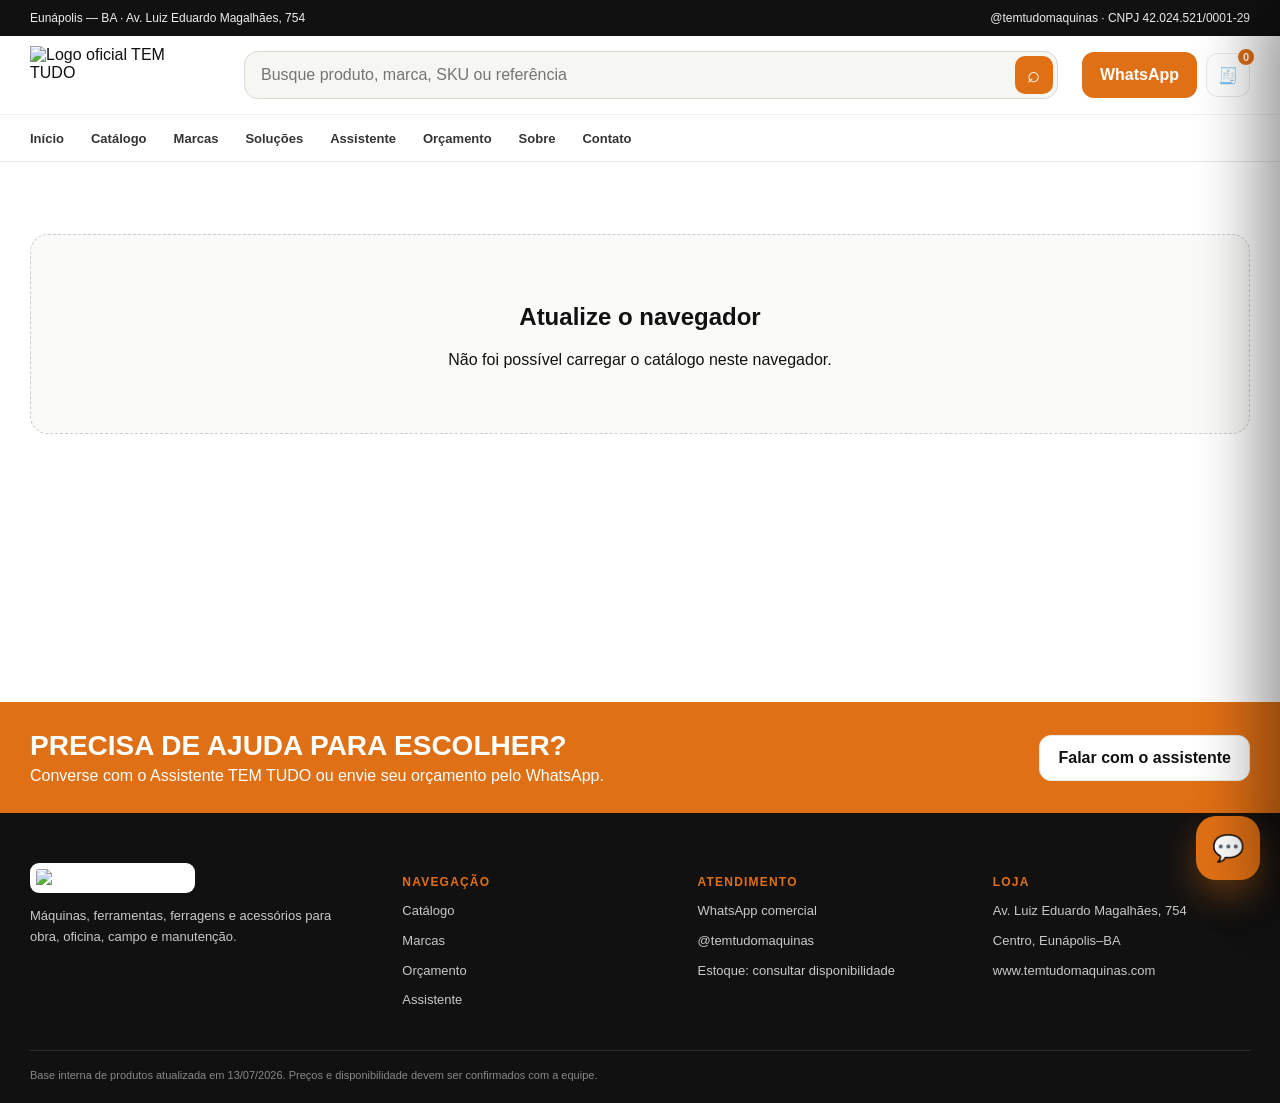
==== index.html @ 4534e224 "Força atualização do site e invalida cache dos arquivos" ====
<!doctype html>
<html lang="pt-BR">
<head>
<meta charset="utf-8">
<meta name="viewport" content="width=device-width,initial-scale=1,viewport-fit=cover">
<meta name="theme-color" content="#111111">
<meta name="description" content="TEM TUDO — máquinas, ferramentas e soluções profissionais em Eunápolis-BA.">
<meta name="tem-tudo-build" content="2026-07-30-0755">
<meta http-equiv="Cache-Control" content="no-cache, no-store, must-revalidate">
<meta http-equiv="Pragma" content="no-cache">
<meta http-equiv="Expires" content="0">
<title>TEM TUDO — Ferramentas para quem faz acontecer</title>
<link rel="stylesheet" href="style.css?v=202607300755">
<script src="config.js?v=202607300755"></script>
<script src="asset0.js?v=202607300755"></script>
<script src="asset1.js?v=202607300755"></script>
</head>
<body>
<a class="skip" href="#app">Pular para o conteúdo</a>
<div class="topbar"><div class="wrap topbar__in"><span>Eunápolis — BA · Av. Luiz Eduardo Magalhães, 754</span><span>@temtudomaquinas · CNPJ 42.024.521/0001-29</span></div></div>
<header class="site-head">
  <div class="wrap head-main">
    <a class="brand" href="#/inicio" aria-label="TEM TUDO - Início"><img data-asset="0" alt="Logo oficial TEM TUDO"></a>
    <form class="head-search" id="headSearch"><input id="headSearchInput" autocomplete="off" placeholder="Busque produto, marca, SKU ou referência"><button aria-label="Buscar">⌕</button></form>
    <div class="head-actions">
      <button class="btn btn--wa" id="topWa">WhatsApp</button>
      <button class="icon-btn quote-open" aria-label="Abrir orçamento">🧾<span class="count" id="quoteCount">0</span></button>
      <button class="menu-btn" id="menuBtn" aria-label="Abrir menu">☰</button>
    </div>
  </div>
  <nav class="main-nav" id="mainNav"><div class="wrap nav-in">
    <a href="#/inicio">Início</a><a href="#/catalogo">Catálogo</a><a href="#/marcas">Marcas</a><a href="#/solucoes">Soluções</a><button data-open-chat>Assistente</button><a href="#/orcamento">Orçamento</a><a href="#/sobre">Sobre</a><a href="#/contato">Contato</a>
  </div></nav>
</header>
<main id="app" tabindex="-1"></main>
<section class="cta"><div class="wrap cta__in"><div><strong>Precisa de ajuda para escolher?</strong><span>Converse com o Assistente TEM TUDO ou envie seu orçamento pelo WhatsApp.</span></div><button class="btn btn--light" data-open-chat>Falar com o assistente</button></div></section>
<footer class="footer"><div class="wrap footer-grid">
  <div><img class="footer-logo" data-asset="0" alt="TEM TUDO"><p>Máquinas, ferramentas, ferragens e acessórios para obra, oficina, campo e manutenção.</p></div>
  <div><h3>Navegação</h3><a href="#/catalogo">Catálogo</a><a href="#/marcas">Marcas</a><a href="#/orcamento">Orçamento</a><a href="#/assistente">Assistente</a></div>
  <div><h3>Atendimento</h3><button class="footer-link" id="footerWa">WhatsApp comercial</button><a href="https://instagram.com/temtudomaquinas" target="_blank" rel="noopener">@temtudomaquinas</a><span>Estoque: consultar disponibilidade</span></div>
  <div><h3>Loja</h3><span>Av. Luiz Eduardo Magalhães, 754</span><span>Centro, Eunápolis–BA</span><span>www.temtudomaquinas.com</span></div>
</div><div class="wrap footnote">Base interna de produtos atualizada em 13/07/2026. Preços e disponibilidade devem ser confirmados com a equipe.</div></footer>

<div class="drawer-overlay" id="drawerOverlay"></div>
<aside class="quote-drawer" id="quoteDrawer" aria-label="Orçamento"><div class="drawer-head"><div><strong>Seu orçamento</strong><span id="quoteDrawerSubtitle">0 produto</span></div><button class="icon-btn" id="quoteClose">✕</button></div><div class="drawer-body" id="quoteDrawerBody"></div><div class="drawer-foot"><a class="btn btn--dark btn--wide" href="#/orcamento" id="goQuote">Revisar orçamento</a></div></aside>

<div class="chat-overlay" id="chatOverlay"></div>
<aside class="chat-panel" id="chatPanel" aria-label="Assistente TEM TUDO">
  <div class="chat-head"><div class="chat-id"><img data-asset="1" alt="Mascote TEM TUDO"><div><strong>Assistente TEM TUDO</strong><span>● Catálogo com 1.888 produtos</span></div></div><div class="chat-head-actions"><button id="newChat">Nova conversa</button><button class="icon-btn" id="closeChat">✕</button></div></div>
  <div class="chat-messages" id="chatMessages"></div>
  <div class="chat-chips" id="chatChips"><button>Preciso de uma furadeira</button><button>Montar orçamento</button><button>Falar com vendedor</button><button>Buscar por SKU</button></div>
  <form class="chat-form" id="chatForm"><textarea id="chatInput" placeholder="Descreva o serviço, produto ou referência..."></textarea><button aria-label="Enviar mensagem">➤</button></form>
  <div class="chat-hint">Enter envia · Shift + Enter cria nova linha</div>
</aside>
<button class="chat-float" data-open-chat aria-label="Abrir Assistente TEM TUDO">💬</button>

<script src="bundle-01.js?v=202607300755"></script>
<script src="bundle-02.js?v=202607300755"></script>
<script src="bundle-03.js?v=202607300755"></script>
<script src="bundle-04.js?v=202607300755"></script>
<script src="bundle-05.js?v=202607300755"></script>
<script src="bundle-06.js?v=202607300755"></script>
<script src="bundle-07.js?v=202607300755"></script>
<script src="bundle-08.js?v=202607300755"></script>
<script src="bundle-loader.js?v=202607300755"></script>
</body>
</html>
---- style.css ----
:root{--o:#E07015;--od:#B9560B;--b:#111;--g:#73797C;--l:#E7E7E4;--s:#F6F6F3;--w:#fff;--ok:#19733B;--r:18px;--sh:0 18px 52px rgba(17,17,17,.11);--max:1220px}*{box-sizing:border-box}html{scroll-behavior:smooth}body{margin:0;font-family:Inter,Montserrat,Arial,sans-serif;color:var(--b);background:#fff;-webkit-font-smoothing:antialiased}body.lock{overflow:hidden}a{color:inherit;text-decoration:none}button,input,select,textarea{font:inherit}button{cursor:pointer}img{display:block;max-width:100%}.wrap{width:min(var(--max),calc(100% - 32px));margin:auto}.skip{position:fixed;left:16px;top:-70px;z-index:9999;background:#111;color:#fff;padding:12px 16px;border-radius:10px}.skip:focus{top:16px}.topbar{background:#111;color:#eee;font-size:12px}.topbar__in{height:36px;display:flex;align-items:center;justify-content:space-between;gap:20px}.site-head{position:sticky;top:0;z-index:100;background:rgba(255,255,255,.96);border-bottom:1px solid var(--l);backdrop-filter:blur(14px)}.head-main{min-height:78px;display:grid;grid-template-columns:190px minmax(260px,1fr) auto;gap:24px;align-items:center}.brand img{width:176px;height:58px;object-fit:contain;object-position:left center}.head-search{position:relative}.head-search input{width:100%;height:48px;border:1px solid #d8d8d4;background:var(--s);border-radius:14px;padding:0 55px 0 16px;outline:0}.head-search input:focus{border-color:var(--o);box-shadow:0 0 0 3px rgba(224,112,21,.15)}.head-search button{position:absolute;right:5px;top:5px;width:38px;height:38px;border:0;border-radius:10px;background:var(--o);color:#fff;font-size:22px}.head-actions{display:flex;align-items:center;gap:9px}.btn{min-height:46px;border:0;border-radius:12px;padding:0 18px;font-weight:900;display:inline-flex;align-items:center;justify-content:center;gap:8px}.btn--primary{background:var(--o);color:#fff;box-shadow:0 10px 22px rgba(224,112,21,.22)}.btn--primary:hover,.btn--wa:hover{background:var(--od)}.btn--dark{background:#111;color:#fff}.btn--light{background:#fff;color:#111;border:1px solid var(--l)}.btn--ghost{background:#fff;border:1px solid var(--l)}.btn--wide{width:100%}.btn--wa{background:var(--o);color:#fff}.icon-btn{width:44px;height:44px;border:1px solid var(--l);border-radius:12px;background:#fff;display:grid;place-items:center;position:relative}.count{position:absolute;right:-7px;top:-7px;min-width:20px;height:20px;padding:0 5px;border-radius:999px;background:var(--o);color:#fff;border:2px solid #fff;font-size:11px;font-weight:900;display:grid;place-items:center}.menu-btn{display:none;width:44px;height:44px;border:1px solid var(--l);border-radius:12px;background:#fff;font-size:20px}.main-nav{border-top:1px solid #f0f0ee}.nav-in{min-height:46px;display:flex;align-items:center;gap:27px}.nav-in a,.nav-in button{border:0;background:none;padding:0;font-weight:850;font-size:13px;color:#343434}.nav-in a:hover,.nav-in button:hover,.nav-in .active{color:var(--od)}#app{min-height:60vh}.page-hero{background:var(--s);border-bottom:1px solid var(--l);padding:52px 0}.ey{color:var(--o);font-weight:900;letter-spacing:.16em;font-size:12px;text-transform:uppercase}.page-hero h1,.section-title{font-size:clamp(38px,6vw,72px);line-height:.92;letter-spacing:-.055em;text-transform:uppercase;margin:8px 0 12px}.copy{color:var(--g);line-height:1.72;max-width:760px}.section{padding:72px 0}.soft{background:var(--s)}.hero{overflow:hidden;background:linear-gradient(110deg,#fff 0 52%,#f2f2ef 52%);position:relative}.hero:before{content:"";position:absolute;width:380px;height:380px;border:1px solid rgba(224,112,21,.22);border-radius:50%;right:-110px;top:-160px}.hero-in{min-height:590px;display:grid;grid-template-columns:1.08fr .92fr;gap:42px;align-items:center}.hero h1{font-size:clamp(52px,7vw,92px);line-height:.86;letter-spacing:-.066em;text-transform:uppercase;margin:12px 0 18px}.hero h1 span{color:var(--o)}.hero p{font-size:18px;line-height:1.7;color:#555;max-width:650px}.hero-actions{display:flex;flex-wrap:wrap;gap:10px;margin-top:26px}.hero-visual{align-self:end;position:relative;display:flex;justify-content:center;align-items:flex-end;height:100%}.hero-visual:before{content:"";position:absolute;width:420px;height:420px;border-radius:50%;background:radial-gradient(circle,rgba(224,112,21,.16),rgba(224,112,21,0) 68%);bottom:42px}.hero-visual img{height:505px;width:auto;object-fit:contain;position:relative;z-index:2;filter:drop-shadow(0 20px 22px rgba(17,17,17,.13))}.hero-card{position:absolute;right:0;bottom:58px;z-index:4;width:235px;border:1px solid var(--l);border-left:5px solid var(--o);background:#fff;border-radius:14px;padding:15px;box-shadow:var(--sh)}.hero-card strong{display:block;font-size:24px}.hero-card span{font-size:12px;color:var(--g)}.stats{display:grid;grid-template-columns:repeat(4,1fr);border:1px solid var(--l);border-radius:var(--r);overflow:hidden;box-shadow:var(--sh);background:#fff;transform:translateY(-34px);position:relative;z-index:5}.stat{padding:25px;border-right:1px solid var(--l)}.stat:last-child{border:0}.stat strong{display:block;font-size:30px}.stat span{color:var(--g);font-size:13px}.heading-row{display:flex;align-items:end;justify-content:space-between;gap:24px;margin-bottom:28px}.grid{display:grid;gap:20px}.grid-4{grid-template-columns:repeat(4,minmax(0,1fr))}.grid-3{grid-template-columns:repeat(3,minmax(0,1fr))}.category-card,.brand-card,.solution-card,.info-card{border:1px solid var(--l);background:#fff;border-radius:var(--r);padding:23px;transition:.2s}.category-card:hover,.brand-card:hover,.solution-card:hover{transform:translateY(-3px);box-shadow:0 12px 28px rgba(17,17,17,.08)}.card-icon{width:48px;height:48px;border-radius:13px;background:#fff0e5;color:var(--od);display:grid;place-items:center;font-size:22px;margin-bottom:18px}.category-card h3,.brand-card h3,.solution-card h3{margin:0 0 7px}.category-card p,.brand-card p,.solution-card p{margin:0;color:var(--g);line-height:1.55;font-size:14px}.brand-card{display:flex;align-items:center;justify-content:space-between;min-height:112px}.brand-mark{width:64px;height:64px;background:#111;color:#fff;border-radius:14px;display:grid;place-items:center;text-align:center;font-size:11px;font-weight:900;padding:7px}.product-grid{display:grid;grid-template-columns:repeat(4,minmax(0,1fr));gap:20px}.product-card{border:1px solid var(--l);border-radius:17px;background:#fff;overflow:hidden;display:flex;flex-direction:column;min-width:0;transition:.2s}.product-card:hover{transform:translateY(-3px);box-shadow:0 12px 30px rgba(17,17,17,.08)}.product-visual{aspect-ratio:1.14/1;background:linear-gradient(145deg,#fafaf8,#ececea);display:grid;place-items:center;position:relative;overflow:hidden}.product-visual:after{content:"";position:absolute;width:145px;height:145px;border:1px solid rgba(17,17,17,.07);border-radius:50%}.product-symbol{z-index:2;text-align:center;color:#777;width:75%}.product-symbol b{display:block;font-size:13px;letter-spacing:.06em;color:#111;margin-top:8px}.product-symbol span{font-size:11px}.product-visual .brand-chip{position:absolute;left:12px;top:12px;z-index:3;background:#111;color:#fff;padding:7px 10px;border-radius:999px;font-size:10px;font-weight:900}.size-chip{position:absolute;right:12px;bottom:12px;z-index:3;background:#fff;border:1px solid var(--l);border-radius:999px;padding:6px 9px;font-size:10px;font-weight:850}.product-body{padding:17px;flex:1}.product-cat{color:var(--od);font-weight:900;font-size:10px;letter-spacing:.08em;text-transform:uppercase}.product-body h3{font-size:14px;line-height:1.4;margin:8px 0 12px;min-height:40px}.product-meta{display:grid;grid-template-columns:1fr 1fr;gap:8px;font-size:11px;color:var(--g)}.product-meta strong{display:block;color:#333;overflow-wrap:anywhere;font-size:12px;margin-top:2px}.status{color:var(--ok);font-size:11px;font-weight:850;margin-top:14px}.product-actions{display:grid;grid-template-columns:1fr 44px;gap:8px;padding:0 17px 17px}.product-actions .btn{min-height:42px;padding:0 10px;font-size:12px}.catalog-layout{display:grid;grid-template-columns:255px 1fr;gap:32px;align-items:start}.filters{border:1px solid var(--l);border-radius:17px;padding:19px;position:sticky;top:142px}.filters h3{margin:0 0 18px;text-transform:uppercase}.field{margin-bottom:15px}.field label{display:block;font-size:11px;font-weight:850;margin-bottom:6px}.field input,.field select,.field textarea{width:100%;border:1px solid #d8d8d4;border-radius:11px;padding:10px 11px;background:#fff}.field textarea{min-height:100px;resize:vertical}.catalog-toolbar{display:flex;align-items:center;justify-content:space-between;gap:15px;margin-bottom:20px}.catalog-toolbar strong{font-size:20px}.catalog-toolbar span{color:var(--g);font-size:12px}.catalog-sort{border:1px solid #d8d8d4;border-radius:10px;padding:10px;background:#fff}.filter-mobile{display:none}.pagination{display:flex;justify-content:center;gap:7px;flex-wrap:wrap;margin-top:34px}.page-btn{min-width:42px;height:42px;border:1px solid var(--l);border-radius:10px;background:#fff;font-weight:850}.page-btn.active{background:#111;color:#fff;border-color:#111}.empty{border:1px dashed #ccc;border-radius:18px;padding:48px 24px;text-align:center;background:#fafaf8}.product-detail{display:grid;grid-template-columns:1fr 1fr;gap:52px;align-items:start}.product-main-visual{aspect-ratio:1;border:1px solid var(--l);border-radius:24px;background:linear-gradient(145deg,#fafaf8,#ececea);display:grid;place-items:center;position:sticky;top:145px}.product-main-visual .product-symbol{font-size:20px}.product-title{font-size:clamp(34px,5vw,62px);line-height:.96;letter-spacing:-.05em;text-transform:uppercase;margin:10px 0 15px}.specs{display:grid;grid-template-columns:1fr 1fr;gap:11px;margin:22px 0}.spec{border:1px solid var(--l);border-radius:12px;padding:13px}.spec span{display:block;color:var(--g);font-size:11px;margin-bottom:4px}.spec strong{font-size:13px;overflow-wrap:anywhere}.availability{border-left:4px solid var(--o);background:#fff6ef;border-radius:0 12px 12px 0;padding:15px;margin:18px 0}.detail-actions{display:flex;flex-wrap:wrap;gap:9px}.quote-layout{display:grid;grid-template-columns:1fr 360px;gap:32px;align-items:start}.quote-list{display:grid;gap:12px}.quote-item{border:1px solid var(--l);border-radius:14px;padding:14px;display:grid;grid-template-columns:70px 1fr auto;gap:14px;align-items:center}.quote-thumb{width:70px;height:70px;border-radius:11px;background:var(--s);display:grid;place-items:center}.quote-item h3{margin:0 0 5px;font-size:13px}.qty{display:flex;align-items:center;border:1px solid var(--l);border-radius:10px;overflow:hidden}.qty button{width:34px;height:34px;border:0;background:#fff}.qty span{width:34px;text-align:center;font-weight:850}.quote-summary{border:1px solid var(--l);border-radius:17px;padding:21px;position:sticky;top:145px;box-shadow:0 10px 24px rgba(17,17,17,.07)}.quote-summary h2{margin:0 0 5px;text-transform:uppercase}.about-grid,.contact-grid{display:grid;grid-template-columns:1fr 1fr;gap:34px}.about-callout{border-left:5px solid var(--o);padding-left:22px}.about-callout strong{font-size:34px;line-height:1;text-transform:uppercase}.contact-card{border:1px solid var(--l);border-radius:15px;padding:20px}.contact-card strong{display:block;margin-bottom:6px}.cta{background:var(--o);color:#fff;padding:28px 0}.cta__in{display:flex;justify-content:space-between;align-items:center;gap:20px}.cta strong{display:block;font-size:28px;text-transform:uppercase}.cta span{display:block;margin-top:5px}.footer{background:#111;color:#fff;padding:50px 0 22px}.footer-grid{display:grid;grid-template-columns:1.3fr repeat(3,1fr);gap:38px}.footer-logo{width:165px;background:#fff;border-radius:9px;padding:6px}.footer p,.footer a,.footer span,.footer-link{color:#c9c9c9;font-size:13px;line-height:1.6}.footer h3{color:var(--o);font-size:12px;text-transform:uppercase;letter-spacing:.1em}.footer a,.footer span,.footer-link{display:block;margin-bottom:9px}.footer-link{border:0;background:none;padding:0;text-align:left}.footnote{border-top:1px solid #2b2b2b;margin-top:30px;padding-top:18px;color:#888;font-size:11px}.drawer-overlay,.chat-overlay{position:fixed;inset:0;background:rgba(17,17,17,.48);backdrop-filter:blur(3px);z-index:200;opacity:0;visibility:hidden;transition:.2s}.drawer-overlay.open,.chat-overlay.open{opacity:1;visibility:visible}.quote-drawer{position:fixed;right:0;top:0;width:min(440px,100%);height:100dvh;background:#fff;z-index:210;display:flex;flex-direction:column;transform:translateX(100%);transition:.24s;box-shadow:-20px 0 60px rgba(0,0,0,.2)}.quote-drawer.open{transform:none}.drawer-head{padding:16px;border-bottom:1px solid var(--l);display:flex;align-items:center;justify-content:space-between}.drawer-head strong{display:block}.drawer-head span{color:var(--g);font-size:12px}.drawer-body{padding:16px;overflow:auto;flex:1}.drawer-foot{padding:16px;border-top:1px solid var(--l)}.drawer-item{display:grid;grid-template-columns:1fr auto;gap:10px;padding:12px 0;border-bottom:1px solid var(--l)}.drawer-item h4{margin:0 0 5px;font-size:13px}.drawer-item span{font-size:11px;color:var(--g)}.chat-panel{position:fixed;right:0;top:0;width:min(560px,100%);height:100dvh;background:#f7f7f5;z-index:230;display:flex;flex-direction:column;transform:translateX(100%);transition:.25s;box-shadow:-20px 0 60px rgba(0,0,0,.25)}.chat-panel.open{transform:none}.chat-head{background:#fff;border-bottom:1px solid var(--l);padding:14px 16px;display:flex;align-items:center;justify-content:space-between;gap:10px}.chat-id{display:flex;align-items:center;gap:10px;min-width:0}.chat-id img{width:46px;height:46px;border-radius:13px;object-fit:contain;background:#fff0e5}.chat-id strong{display:block}.chat-id span{display:block;color:var(--ok);font-size:11px;margin-top:3px}.chat-head-actions{display:flex;gap:7px}.chat-head-actions>button:first-child{border:1px solid var(--l);background:#fff;border-radius:10px;padding:9px;font-weight:850}.chat-messages{flex:1;overflow:auto;padding:18px;display:flex;flex-direction:column;gap:12px}.msg{max-width:88%;padding:13px 15px;border-radius:17px;line-height:1.55;font-size:14px;white-space:pre-wrap}.msg.bot{align-self:flex-start;background:#fff;border:1px solid var(--l);border-bottom-left-radius:4px}.msg.user{align-self:flex-end;background:#111;color:#fff;border-bottom-right-radius:4px}.msg-time{display:block;font-size:10px;opacity:.55;margin-top:6px}.chat-chips{display:flex;gap:7px;padding:10px 14px;overflow:auto;border-top:1px solid var(--l);background:#fafafa}.chat-chips button{white-space:nowrap;border:1px solid var(--l);background:#fff;border-radius:999px;padding:9px 12px;font-size:11px;font-weight:850}.chat-form{display:grid;grid-template-columns:1fr 50px;gap:8px;background:#fff;border-top:1px solid var(--l);padding:12px}.chat-form textarea{min-height:54px;max-height:130px;resize:none;border:1px solid #d8d8d4;border-radius:13px;padding:13px;outline:0}.chat-form textarea:focus{border-color:var(--o);box-shadow:0 0 0 3px rgba(224,112,21,.14)}.chat-form button{border:0;border-radius:13px;background:var(--o);color:#fff;font-size:22px}.chat-hint{background:#fff;color:#777;padding:0 14px 10px;font-size:10px}.typing{display:flex;gap:4px;align-items:center}.typing i{width:6px;height:6px;border-radius:50%;background:#777;animation:blink 1s infinite}.typing i:nth-child(2){animation-delay:.15s}.typing i:nth-child(3){animation-delay:.3s}@keyframes blink{40%{transform:translateY(-3px);opacity:1}0%,80%,100%{opacity:.3}}.chat-products{display:grid;gap:8px;margin-top:11px}.chat-product{border:1px solid var(--l);border-radius:11px;background:#fafaf8;padding:10px}.chat-product strong{display:block;font-size:12px}.chat-product span{font-size:10px;color:var(--g)}.chat-product-actions{display:flex;gap:6px;margin-top:8px}.chat-product-actions button{border:0;border-radius:8px;padding:8px 9px;font-size:10px;font-weight:850}.chat-product-actions .choose{background:#111;color:#fff}.chat-product-actions .add{background:#fff0e5;color:var(--od)}.wa-card{margin-top:10px;border:1px solid #f0c39a;background:#fff7ef;border-radius:12px;padding:12px}.wa-card a{display:inline-flex;margin-top:8px;background:#25D366;color:#0b2b14;padding:10px 12px;border-radius:9px;font-weight:900}.chat-float{position:fixed;right:20px;bottom:20px;width:64px;height:64px;border-radius:20px;border:0;background:var(--o);color:#fff;box-shadow:0 15px 34px rgba(224,112,21,.38);z-index:150;font-size:26px}.assistant-page{display:grid;grid-template-columns:340px 1fr;gap:26px}.assistant-side{background:#111;color:#fff;border-radius:22px;padding:28px;overflow:hidden}.assistant-side img{height:300px;margin:20px auto -45px}.assistant-side p{color:#ccc;line-height:1.6}.assistant-box{border:1px solid var(--l);border-radius:22px;padding:30px;background:#fff}.notice{border:1px solid #f0c39a;background:#fff7ef;border-radius:12px;padding:13px;color:#74410f;font-size:12px;line-height:1.5}.filter-tags{display:flex;flex-wrap:wrap;gap:8px}.tag-btn{border:1px solid var(--l);background:#fff;border-radius:999px;padding:9px 12px;font-size:12px;font-weight:850}.tag-btn.active{background:#111;color:#fff}.mobile-only{display:none}@media(max-width:980px){.topbar{display:none}.head-main{grid-template-columns:150px 1fr auto;min-height:70px;gap:10px}.brand img{width:140px;height:52px}.head-search{display:none}.btn--wa{display:none}.menu-btn{display:block}.main-nav{display:none}.main-nav.open{display:block}.nav-in{align-items:stretch;flex-direction:column;padding:14px 16px;gap:0}.nav-in a,.nav-in button{padding:11px 0;text-align:left}.hero{background:linear-gradient(#fff,#f3f3f0)}.hero-in{grid-template-columns:1fr;padding-top:42px}.hero-visual{height:380px}.hero-visual img{height:365px}.stats{grid-template-columns:1fr 1fr;transform:none;margin:20px auto}.grid-4,.product-grid{grid-template-columns:repeat(2,1fr)}.grid-3{grid-template-columns:1fr 1fr}.catalog-layout{grid-template-columns:1fr}.filters{display:none;position:static}.filters.open{display:block}.filter-mobile{display:inline-flex}.product-detail,.quote-layout,.about-grid,.contact-grid,.assistant-page{grid-template-columns:1fr}.product-main-visual,.quote-summary{position:static}.footer-grid{grid-template-columns:1fr 1fr}.assistant-side{display:none}}@media(max-width:600px){.wrap{width:min(100% - 22px,var(--max))}.head-main{grid-template-columns:125px 1fr auto}.brand img{width:120px}.quote-open{margin-left:auto}.hero h1{font-size:46px}.hero p{font-size:16px}.hero-in{gap:0}.hero-actions .btn{width:100%}.hero-visual{height:320px}.hero-visual img{height:315px}.hero-card{right:5px;bottom:25px;width:190px}.stats,.grid-4,.grid-3,.product-grid,.footer-grid{grid-template-columns:1fr}.stat{border-right:0;border-bottom:1px solid var(--l)}.section{padding:54px 0}.heading-row,.catalog-toolbar,.cta__in{align-items:flex-start;flex-direction:column}.catalog-sort{width:100%}.product-detail{gap:25px}.specs{grid-template-columns:1fr}.quote-item{grid-template-columns:55px 1fr}.quote-item .qty{grid-column:2}.quote-thumb{width:55px;height:55px}.cta strong{font-size:24px}.chat-panel{width:100%}.chat-head{padding-top:max(14px,env(safe-area-inset-top))}.chat-head-actions>button:first-child{font-size:11px}.msg{max-width:92%}.chat-hint{display:none}.chat-float{right:14px;bottom:14px}.page-hero{padding:40px 0}.page-hero h1{font-size:44px}.mobile-only{display:block}}
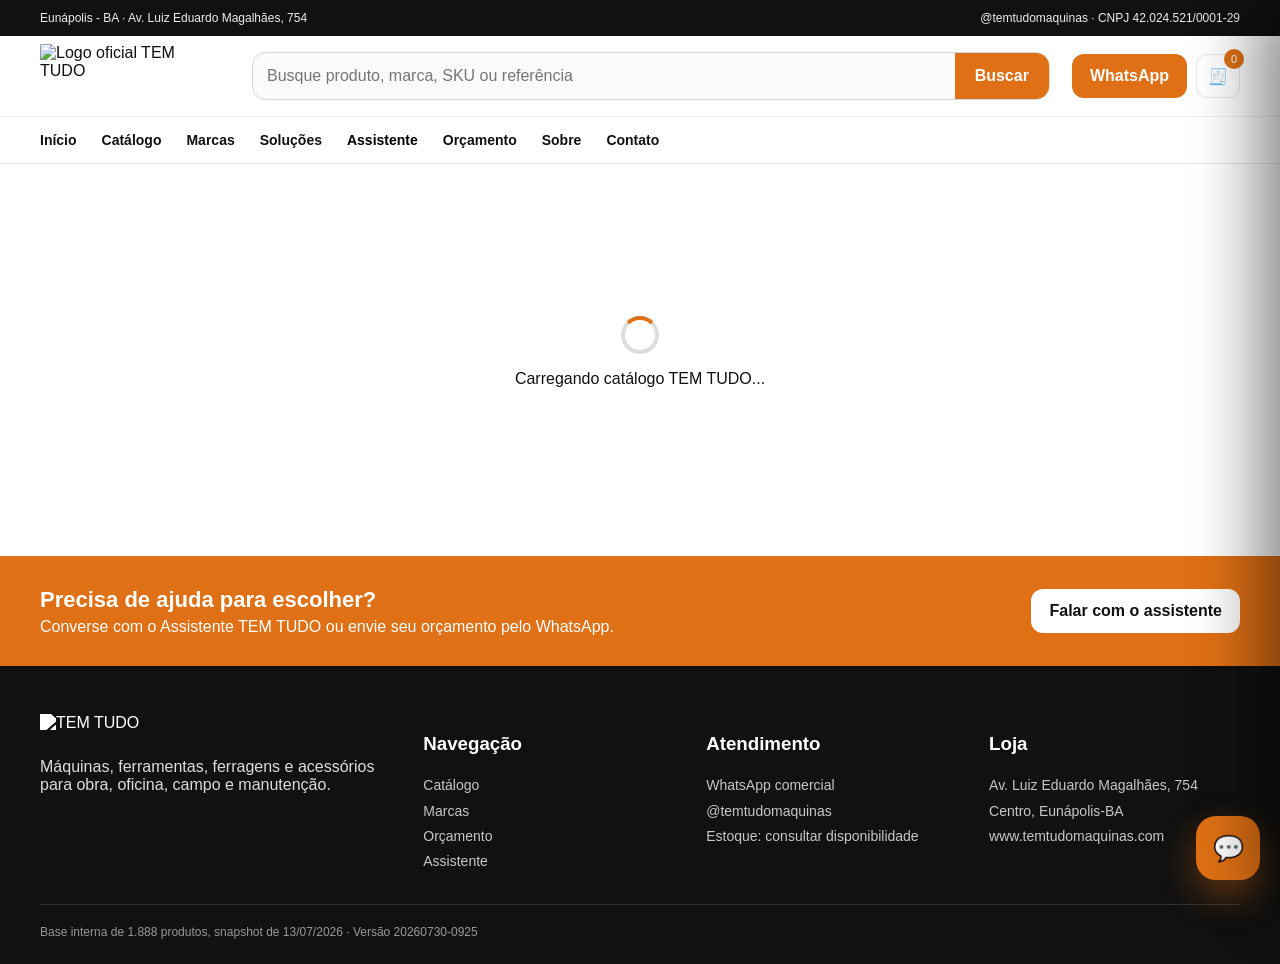
==== commit 31801e9b: "Corrige carregamento do catálogo completo sem compressão" ====
--- a/index.html
+++ b/index.html
@@ -4,26 +4,25 @@
 <meta charset="utf-8">
 <meta name="viewport" content="width=device-width,initial-scale=1,viewport-fit=cover">
 <meta name="theme-color" content="#111111">
-<meta name="description" content="TEM TUDO — máquinas, ferramentas e soluções profissionais em Eunápolis-BA.">
-<meta name="tem-tudo-build" content="2026-07-30-0755">
+<meta name="description" content="TEM TUDO - máquinas, ferramentas e soluções profissionais em Eunápolis-BA.">
 <meta http-equiv="Cache-Control" content="no-cache, no-store, must-revalidate">
 <meta http-equiv="Pragma" content="no-cache">
 <meta http-equiv="Expires" content="0">
-<title>TEM TUDO — Ferramentas para quem faz acontecer</title>
-<link rel="stylesheet" href="style.css?v=202607300755">
-<script src="config.js?v=202607300755"></script>
-<script src="asset0.js?v=202607300755"></script>
-<script src="asset1.js?v=202607300755"></script>
+<title>TEM TUDO - Ferramentas para quem faz acontecer</title>
+<link rel="stylesheet" href="style-v2.css?v=20260730-0945">
+<script src="config.js?v=20260730-0925"></script>
+<script src="asset0.js?v=20260730-0925"></script>
+<script src="asset1.js?v=20260730-0925"></script>
 </head>
 <body>
 <a class="skip" href="#app">Pular para o conteúdo</a>
-<div class="topbar"><div class="wrap topbar__in"><span>Eunápolis — BA · Av. Luiz Eduardo Magalhães, 754</span><span>@temtudomaquinas · CNPJ 42.024.521/0001-29</span></div></div>
+<div class="topbar"><div class="wrap topbar-in"><span>Eunápolis - BA · Av. Luiz Eduardo Magalhães, 754</span><span>@temtudomaquinas · CNPJ 42.024.521/0001-29</span></div></div>
 <header class="site-head">
   <div class="wrap head-main">
     <a class="brand" href="#/inicio" aria-label="TEM TUDO - Início"><img data-asset="0" alt="Logo oficial TEM TUDO"></a>
-    <form class="head-search" id="headSearch"><input id="headSearchInput" autocomplete="off" placeholder="Busque produto, marca, SKU ou referência"><button aria-label="Buscar">⌕</button></form>
+    <form class="head-search" id="headSearch"><input id="headSearchInput" autocomplete="off" placeholder="Busque produto, marca, SKU ou referência"><button aria-label="Buscar">Buscar</button></form>
     <div class="head-actions">
-      <button class="btn btn--wa" id="topWa">WhatsApp</button>
+      <button class="btn btn-wa" id="topWa">WhatsApp</button>
       <button class="icon-btn quote-open" aria-label="Abrir orçamento">🧾<span class="count" id="quoteCount">0</span></button>
       <button class="menu-btn" id="menuBtn" aria-label="Abrir menu">☰</button>
     </div>
@@ -32,17 +31,17 @@
     <a href="#/inicio">Início</a><a href="#/catalogo">Catálogo</a><a href="#/marcas">Marcas</a><a href="#/solucoes">Soluções</a><button data-open-chat>Assistente</button><a href="#/orcamento">Orçamento</a><a href="#/sobre">Sobre</a><a href="#/contato">Contato</a>
   </div></nav>
 </header>
-<main id="app" tabindex="-1"></main>
-<section class="cta"><div class="wrap cta__in"><div><strong>Precisa de ajuda para escolher?</strong><span>Converse com o Assistente TEM TUDO ou envie seu orçamento pelo WhatsApp.</span></div><button class="btn btn--light" data-open-chat>Falar com o assistente</button></div></section>
+<main id="app" tabindex="-1"><section class="section"><div class="wrap loading"><div class="spinner"></div><p>Carregando catálogo TEM TUDO...</p></div></section></main>
+<section class="cta"><div class="wrap cta-in"><div><strong>Precisa de ajuda para escolher?</strong><span>Converse com o Assistente TEM TUDO ou envie seu orçamento pelo WhatsApp.</span></div><button class="btn btn-light" data-open-chat>Falar com o assistente</button></div></section>
 <footer class="footer"><div class="wrap footer-grid">
   <div><img class="footer-logo" data-asset="0" alt="TEM TUDO"><p>Máquinas, ferramentas, ferragens e acessórios para obra, oficina, campo e manutenção.</p></div>
-  <div><h3>Navegação</h3><a href="#/catalogo">Catálogo</a><a href="#/marcas">Marcas</a><a href="#/orcamento">Orçamento</a><a href="#/assistente">Assistente</a></div>
+  <div><h3>Navegação</h3><a href="#/catalogo">Catálogo</a><a href="#/marcas">Marcas</a><a href="#/orcamento">Orçamento</a><button class="footer-link" data-open-chat>Assistente</button></div>
   <div><h3>Atendimento</h3><button class="footer-link" id="footerWa">WhatsApp comercial</button><a href="https://instagram.com/temtudomaquinas" target="_blank" rel="noopener">@temtudomaquinas</a><span>Estoque: consultar disponibilidade</span></div>
-  <div><h3>Loja</h3><span>Av. Luiz Eduardo Magalhães, 754</span><span>Centro, Eunápolis–BA</span><span>www.temtudomaquinas.com</span></div>
-</div><div class="wrap footnote">Base interna de produtos atualizada em 13/07/2026. Preços e disponibilidade devem ser confirmados com a equipe.</div></footer>
+  <div><h3>Loja</h3><span>Av. Luiz Eduardo Magalhães, 754</span><span>Centro, Eunápolis-BA</span><span>www.temtudomaquinas.com</span></div>
+</div><div class="wrap footnote">Base interna de 1.888 produtos, snapshot de 13/07/2026 · Versão 20260730-0925</div></footer>
 
 <div class="drawer-overlay" id="drawerOverlay"></div>
-<aside class="quote-drawer" id="quoteDrawer" aria-label="Orçamento"><div class="drawer-head"><div><strong>Seu orçamento</strong><span id="quoteDrawerSubtitle">0 produto</span></div><button class="icon-btn" id="quoteClose">✕</button></div><div class="drawer-body" id="quoteDrawerBody"></div><div class="drawer-foot"><a class="btn btn--dark btn--wide" href="#/orcamento" id="goQuote">Revisar orçamento</a></div></aside>
+<aside class="quote-drawer" id="quoteDrawer" aria-label="Orçamento"><div class="drawer-head"><div><strong>Seu orçamento</strong><span id="quoteDrawerSubtitle">0 produto</span></div><button class="icon-btn" id="quoteClose">✕</button></div><div class="drawer-body" id="quoteDrawerBody"></div><div class="drawer-foot"><a class="btn btn-dark btn-wide" href="#/orcamento" id="goQuote">Revisar orçamento</a></div></aside>
 
 <div class="chat-overlay" id="chatOverlay"></div>
 <aside class="chat-panel" id="chatPanel" aria-label="Assistente TEM TUDO">
@@ -54,14 +53,9 @@
 </aside>
 <button class="chat-float" data-open-chat aria-label="Abrir Assistente TEM TUDO">💬</button>
 
-<script src="bundle-01.js?v=202607300755"></script>
-<script src="bundle-02.js?v=202607300755"></script>
-<script src="bundle-03.js?v=202607300755"></script>
-<script src="bundle-04.js?v=202607300755"></script>
-<script src="bundle-05.js?v=202607300755"></script>
-<script src="bundle-06.js?v=202607300755"></script>
-<script src="bundle-07.js?v=202607300755"></script>
-<script src="bundle-08.js?v=202607300755"></script>
-<script src="bundle-loader.js?v=202607300755"></script>
-</body>
-</html>+<script src="catalog-01.js?v=20260730-0945"></script>
+<script src="catalog-02.js?v=20260730-0945"></script>
+<script src="catalog-03.js?v=20260730-0945"></script>
+<script src="catalog-04.js?v=20260730-0945"></script>
+<script src="app.js?v=20260730-0945"></script>
+</body></html>
--- a/style-v2.css
+++ b/style-v2.css
@@ -0,0 +1 @@
+:root{--o:#E07015;--od:#b8580f;--b:#111;--g:#73797c;--l:#e7e7e4;--s:#f5f5f2;--w:#fff;--green:#16834b;--r:18px;--sh:0 18px 55px rgba(17,17,17,.12)}*{box-sizing:border-box}html{scroll-behavior:smooth}body{margin:0;font-family:Inter,Montserrat,Arial,sans-serif;color:var(--b);background:#fff}body.lock{overflow:hidden}a{color:inherit;text-decoration:none}button,input,textarea,select{font:inherit}button{cursor:pointer}img{max-width:100%}.wrap{width:min(1200px,calc(100% - 32px));margin:auto}.skip{position:absolute;left:-9999px}.skip:focus{left:12px;top:12px;z-index:999;background:#fff;padding:10px}.topbar{background:#111;color:#eee;font-size:12px}.topbar-in{min-height:36px;display:flex;align-items:center;justify-content:space-between;gap:20px}.site-head{position:sticky;top:0;z-index:50;background:rgba(255,255,255,.97);border-bottom:1px solid var(--l);backdrop-filter:blur(14px)}.head-main{min-height:80px;display:grid;grid-template-columns:190px minmax(220px,1fr) auto;align-items:center;gap:22px}.brand img{width:170px;height:64px;object-fit:contain;display:block}.head-search{display:flex;border:1px solid #d6d6d2;background:#fafafa;border-radius:14px;overflow:hidden}.head-search input{flex:1;border:0;background:transparent;padding:14px;outline:0;min-width:0}.head-search button{border:0;background:var(--o);color:#fff;padding:0 20px;font-weight:900}.head-actions{display:flex;align-items:center;gap:9px}.btn{border:0;border-radius:12px;padding:13px 18px;font-weight:900;display:inline-flex;align-items:center;justify-content:center;gap:8px}.btn-primary,.btn-wa{background:var(--o);color:#fff}.btn-dark{background:#111;color:#fff}.btn-light{background:#fff;color:#111}.btn-outline{background:#fff;border:1px solid var(--l)}.btn-wide{width:100%}.icon-btn,.menu-btn{border:1px solid var(--l);background:#fff;border-radius:11px;min-width:44px;height:44px;display:grid;place-items:center;position:relative}.count{position:absolute;right:-5px;top:-6px;background:var(--o);color:#fff;border-radius:99px;min-width:20px;height:20px;padding:0 5px;font-size:11px;display:grid;place-items:center}.menu-btn{display:none}.main-nav{border-top:1px solid #eee}.nav-in{min-height:46px;display:flex;align-items:center;gap:25px;font-size:14px;font-weight:850}.nav-in a,.nav-in button{border:0;background:none;padding:0}.nav-in a:hover,.nav-in button:hover{color:var(--od)}.hero{background:linear-gradient(112deg,#fff 0 57%,#f1f1ee 57%);overflow:hidden}.hero-in{min-height:590px;display:grid;grid-template-columns:1.05fr .95fr;align-items:center;gap:40px}.eyebrow{color:var(--o);font-weight:950;letter-spacing:.15em;font-size:12px;text-transform:uppercase}.display{font-size:clamp(48px,7vw,86px);line-height:.87;letter-spacing:-.06em;margin:12px 0 20px;text-transform:uppercase}.display span{color:var(--o)}.lead{font-size:18px;line-height:1.7;color:#555d60;max-width:680px}.hero-actions{display:flex;gap:10px;flex-wrap:wrap;margin-top:26px}.hero-visual{height:480px;display:flex;align-items:flex-end;justify-content:center;position:relative}.hero-visual:before{content:"";position:absolute;width:340px;height:340px;border:48px solid #dddcd8;border-radius:50%;top:50%;left:50%;transform:translate(-50%,-50%)}.hero-visual:after{content:"";position:absolute;width:145px;height:145px;background:var(--o);border-radius:50%;top:50%;left:50%;transform:translate(-50%,-50%)}.hero-mascot{height:455px;width:auto;object-fit:contain;z-index:1;filter:drop-shadow(0 20px 18px rgba(17,17,17,.16))}.section{padding:72px 0}.soft{background:var(--s)}.page-head{padding:58px 0 30px;background:linear-gradient(135deg,#fff,#f4f4f1)}.title{font-size:clamp(34px,5vw,60px);line-height:.95;letter-spacing:-.05em;text-transform:uppercase;margin:8px 0 13px}.copy{color:var(--g);line-height:1.7;max-width:760px}.stats{display:grid;grid-template-columns:repeat(4,1fr);border:1px solid var(--l);border-radius:var(--r);overflow:hidden;box-shadow:var(--sh);background:#fff;margin-top:-34px;position:relative}.stat{padding:25px;border-right:1px solid var(--l)}.stat:last-child{border:0}.stat strong{font-size:30px;display:block}.stat span{color:var(--g);font-size:13px}.grid{display:grid;grid-template-columns:repeat(4,1fr);gap:18px;margin-top:28px}.card{background:#fff;border:1px solid var(--l);border-radius:17px;overflow:hidden;display:flex;flex-direction:column;min-width:0}.product-visual{aspect-ratio:1.35;background:linear-gradient(145deg,#fafaf8,#ebebe7);display:grid;place-items:center;position:relative}.product-visual .emoji{font-size:58px;filter:grayscale(.2)}.badge{position:absolute;left:12px;top:12px;background:#111;color:#fff;border-radius:99px;padding:7px 10px;font-size:10px;font-weight:950}.large-badge{left:auto;right:12px;background:var(--o)}.card-body{padding:17px;flex:1}.card-body h3{font-size:15px;line-height:1.4;margin:0 0 10px}.meta{color:var(--g);font-size:12px;line-height:1.6}.availability{color:var(--green);font-weight:900;font-size:12px;margin-top:10px}.card-actions{display:grid;grid-template-columns:1fr 1fr;gap:8px;padding:0 17px 17px}.card-actions .btn{padding:11px 10px;font-size:12px}.catalog-layout{display:grid;grid-template-columns:270px 1fr;gap:28px}.filters{border:1px solid var(--l);border-radius:18px;padding:18px;height:max-content;position:sticky;top:145px;background:#fff}.field{margin-bottom:15px}.field label{display:block;font-weight:900;font-size:12px;margin-bottom:7px}.field input,.field select{width:100%;height:45px;border:1px solid #d8d8d4;border-radius:10px;padding:0 11px;background:#fff}.catalog-top{display:flex;justify-content:space-between;align-items:center;gap:12px;margin-bottom:18px}.result-count{color:var(--g);font-size:14px}.products{display:grid;grid-template-columns:repeat(3,1fr);gap:17px}.pagination{display:flex;justify-content:center;align-items:center;gap:8px;margin-top:28px;flex-wrap:wrap}.pagination button{border:1px solid var(--l);background:#fff;border-radius:10px;padding:10px 13px;font-weight:800}.pagination button.active{background:#111;color:#fff}.brand-grid,.solution-grid{display:grid;grid-template-columns:repeat(4,1fr);gap:18px;margin-top:28px}.brand-card,.solution-card{border:1px solid var(--l);border-radius:18px;padding:24px;background:#fff}.brand-card strong{font-size:24px}.brand-card span{display:block;color:var(--g);margin-top:7px}.brand-card button{margin-top:15px}.product-detail{display:grid;grid-template-columns:.85fr 1.15fr;gap:35px;align-items:start}.detail-visual{min-height:420px;border-radius:24px;background:linear-gradient(145deg,#fafaf8,#e9e9e5);display:grid;place-items:center;font-size:110px}.detail-box{border:1px solid var(--l);border-radius:18px;padding:22px;margin-top:20px}.detail-list{display:grid;grid-template-columns:1fr 1fr;gap:12px}.detail-item{background:var(--s);padding:14px;border-radius:12px}.detail-item span{display:block;color:var(--g);font-size:12px}.detail-item strong{display:block;margin-top:4px}.quote-list{display:flex;flex-direction:column;gap:12px;margin-top:22px}.quote-row{display:grid;grid-template-columns:1fr auto auto;gap:14px;align-items:center;border:1px solid var(--l);border-radius:15px;padding:15px;background:#fff}.qty{display:flex;align-items:center;gap:7px}.qty button{width:34px;height:34px;border:1px solid var(--l);background:#fff;border-radius:9px}.remove{border:0;background:none;color:#a02020;font-weight:800}.quote-summary{margin-top:24px;background:#111;color:#fff;border-radius:20px;padding:24px}.quote-summary input{width:100%;height:48px;border:0;border-radius:11px;padding:0 12px;margin:13px 0}.empty{text-align:center;padding:55px 20px;border:1px dashed #ccc;border-radius:20px;background:#fafafa}.loading{text-align:center;padding:80px 20px}.spinner{width:38px;height:38px;border:4px solid #ddd;border-top-color:var(--o);border-radius:50%;animation:spin .8s linear infinite;margin:0 auto 14px}@keyframes spin{to{transform:rotate(360deg)}}.cta{background:var(--o);color:#fff}.cta-in{min-height:110px;display:flex;align-items:center;justify-content:space-between;gap:20px}.cta-in strong{font-size:22px;display:block}.cta-in span{display:block;margin-top:5px}.footer{background:#111;color:#ddd;padding:48px 0 25px}.footer-grid{display:grid;grid-template-columns:1.4fr repeat(3,1fr);gap:32px}.footer-logo{width:180px;filter:brightness(0) invert(1);margin-bottom:10px}.footer h3{color:#fff}.footer a,.footer span,.footer-link{display:block;color:#c8c8c8;font-size:14px;line-height:1.8}.footer-link{border:0;background:none;padding:0;text-align:left}.footnote{border-top:1px solid #333;margin-top:30px;padding-top:20px;color:#999;font-size:12px}.drawer-overlay,.chat-overlay{position:fixed;inset:0;background:rgba(17,17,17,.55);z-index:80;opacity:0;visibility:hidden;transition:.2s}.drawer-overlay.open,.chat-overlay.open{opacity:1;visibility:visible}.quote-drawer{position:fixed;right:0;top:0;height:100%;width:min(440px,100%);background:#f8f8f6;z-index:90;transform:translateX(100%);transition:.25s;display:flex;flex-direction:column;box-shadow:-20px 0 60px rgba(0,0,0,.25)}.quote-drawer.open{transform:none}.drawer-head{height:72px;background:#fff;border-bottom:1px solid var(--l);padding:0 17px;display:flex;align-items:center;justify-content:space-between}.drawer-head span{display:block;color:var(--g);font-size:12px;margin-top:3px}.drawer-body{flex:1;overflow:auto;padding:16px}.drawer-item{border:1px solid var(--l);border-radius:13px;background:#fff;padding:13px;margin-bottom:10px}.drawer-item strong{font-size:13px}.drawer-item span{display:block;color:var(--g);font-size:11px;margin-top:5px}.drawer-foot{padding:14px;background:#fff;border-top:1px solid var(--l)}.chat-panel{position:fixed;right:0;top:0;height:100%;width:min(540px,100%);background:#f7f7f5;z-index:100;transform:translateX(100%);transition:.25s;display:flex;flex-direction:column;box-shadow:-20px 0 65px rgba(0,0,0,.28)}.chat-panel.open{transform:none}.chat-head{background:#fff;border-bottom:1px solid var(--l);padding:13px 15px;display:flex;align-items:center;justify-content:space-between;gap:10px}.chat-id{display:flex;align-items:center;gap:10px}.chat-id img{width:48px;height:48px;object-fit:contain}.chat-id strong{display:block}.chat-id span{display:block;color:var(--green);font-size:11px;margin-top:3px}.chat-head-actions{display:flex;gap:7px}.chat-head-actions>button:first-child{border:1px solid var(--l);background:#fff;border-radius:9px;padding:9px;font-size:12px;font-weight:800}.chat-messages{flex:1;overflow:auto;padding:18px;display:flex;flex-direction:column;gap:11px}.message{max-width:87%;padding:13px 15px;border-radius:17px;line-height:1.55;font-size:14px;white-space:pre-wrap}.message.bot{align-self:flex-start;background:#fff;border:1px solid var(--l);border-bottom-left-radius:5px}.message.user{align-self:flex-end;background:#111;color:#fff;border-bottom-right-radius:5px}.message a{color:inherit}.chat-products{display:flex;flex-direction:column;gap:8px;margin-top:10px}.chat-product{border:1px solid #e5d4c4;background:#fff9f3;border-radius:12px;padding:11px}.chat-product strong{display:block}.chat-product span{display:block;color:#6b6b6b;font-size:11px;margin-top:4px}.chat-product button{border:0;background:var(--o);color:#fff;border-radius:8px;padding:8px 10px;font-weight:850;margin-top:8px}.seller-card{margin-top:10px;border:1px solid #b9e2c8;background:#f2fff7;border-radius:13px;padding:12px}.seller-card a{display:block;background:#25d366;color:#092514;text-align:center;border-radius:10px;padding:11px;font-weight:950;margin-top:9px}.chat-chips{display:flex;gap:7px;overflow:auto;padding:9px 13px;border-top:1px solid var(--l);background:#fafafa}.chat-chips button{white-space:nowrap;border:1px solid var(--l);background:#fff;border-radius:99px;padding:8px 11px;font-size:11px;font-weight:800}.chat-form{display:grid;grid-template-columns:1fr 52px;gap:8px;padding:12px;background:#fff;border-top:1px solid var(--l)}.chat-form textarea{min-height:55px;max-height:135px;resize:none;border:1px solid #d5d5d1;border-radius:13px;padding:13px;outline:none}.chat-form textarea:focus{border-color:var(--o);box-shadow:0 0 0 3px rgba(224,112,21,.15)}.chat-form button{border:0;border-radius:13px;background:var(--o);color:#fff;font-size:22px}.chat-hint{background:#fff;color:#777;font-size:10px;padding:0 14px 10px}.chat-float{position:fixed;right:20px;bottom:20px;width:64px;height:64px;border:0;border-radius:20px;background:var(--o);color:#fff;box-shadow:0 15px 35px rgba(224,112,21,.4);font-size:25px;z-index:70}.notice{border-left:4px solid var(--o);background:#fff7ef;border-radius:8px;padding:13px;margin:15px 0}.about-grid,.contact-grid{display:grid;grid-template-columns:1fr 1fr;gap:24px}.info-card{border:1px solid var(--l);border-radius:18px;padding:24px;background:#fff}.info-card h3{margin-top:0}.chat-page-box{background:#111;color:#fff;border-radius:24px;padding:34px;display:grid;grid-template-columns:1fr auto;gap:25px;align-items:center}.chat-page-box img{height:260px}.mobile-filter-toggle{display:none}@media(max-width:950px){.topbar{display:none}.head-main{min-height:70px;grid-template-columns:145px 1fr auto;gap:10px}.brand img{width:140px;height:54px}.head-search{display:none}.btn-wa{display:none}.menu-btn{display:grid}.main-nav{display:none}.main-nav.open{display:block}.nav-in{flex-direction:column;align-items:stretch;padding:15px 16px}.nav-in a,.nav-in button{text-align:left;padding:10px 0}.hero{background:linear-gradient(#fff,#f3f3ef)}.hero-in{grid-template-columns:1fr;min-height:auto;padding-top:45px}.hero-visual{height:360px}.hero-mascot{height:350px}.stats{grid-template-columns:1fr 1fr;margin-top:20px}.stat:nth-child(2){border-right:0}.stat:nth-child(-n+2){border-bottom:1px solid var(--l)}.grid{grid-template-columns:1fr 1fr}.products{grid-template-columns:1fr 1fr}.catalog-layout{grid-template-columns:1fr}.filters{position:static;display:none}.filters.open{display:block}.mobile-filter-toggle{display:inline-flex}.brand-grid,.solution-grid{grid-template-columns:1fr 1fr}.product-detail{grid-template-columns:1fr}.footer-grid{grid-template-columns:1fr 1fr}.about-grid,.contact-grid{grid-template-columns:1fr}.chat-page-box{grid-template-columns:1fr}.chat-page-box img{display:none}}@media(max-width:580px){.wrap{width:min(100% - 22px,1200px)}.head-main{grid-template-columns:125px 1fr auto}.brand img{width:122px}.display{font-size:46px}.lead{font-size:16px}.hero-actions .btn{width:100%}.hero-visual{height:310px}.hero-mascot{height:305px}.hero-visual:before{width:230px;height:230px;border-width:34px}.hero-visual:after{width:95px;height:95px}.section{padding:55px 0}.stats,.grid,.products,.brand-grid,.solution-grid,.footer-grid{grid-template-columns:1fr}.stat{border-right:0;border-bottom:1px solid var(--l)}.card-actions{grid-template-columns:1fr}.catalog-top{align-items:flex-start;flex-direction:column}.quote-row{grid-template-columns:1fr}.detail-list{grid-template-columns:1fr}.cta-in{padding:22px 0;flex-direction:column;align-items:flex-start}.chat-panel{width:100%}.chat-head{padding-top:max(13px,env(safe-area-inset-top))}.chat-head-actions>button:first-child{display:none}.chat-hint{display:none}.message{max-width:92%}.chat-float{right:14px;bottom:14px}.footer-grid{gap:20px}}
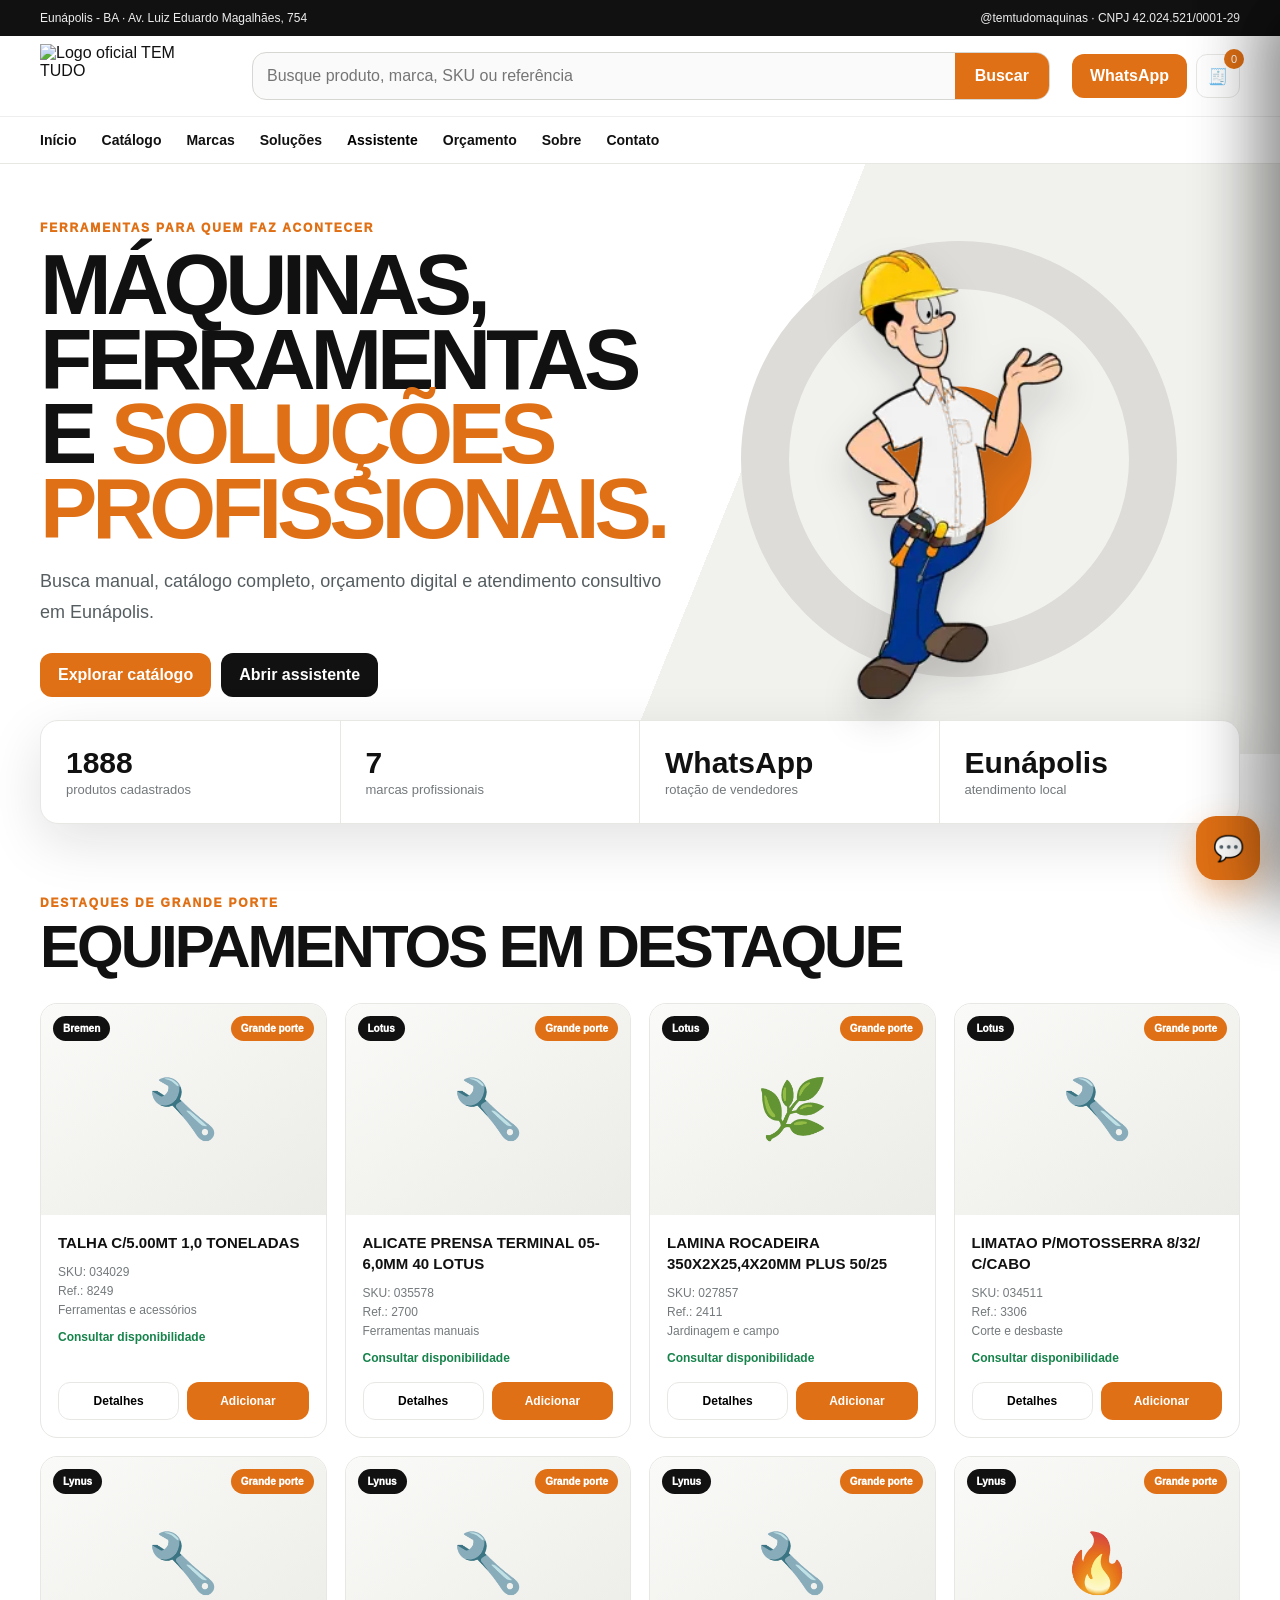
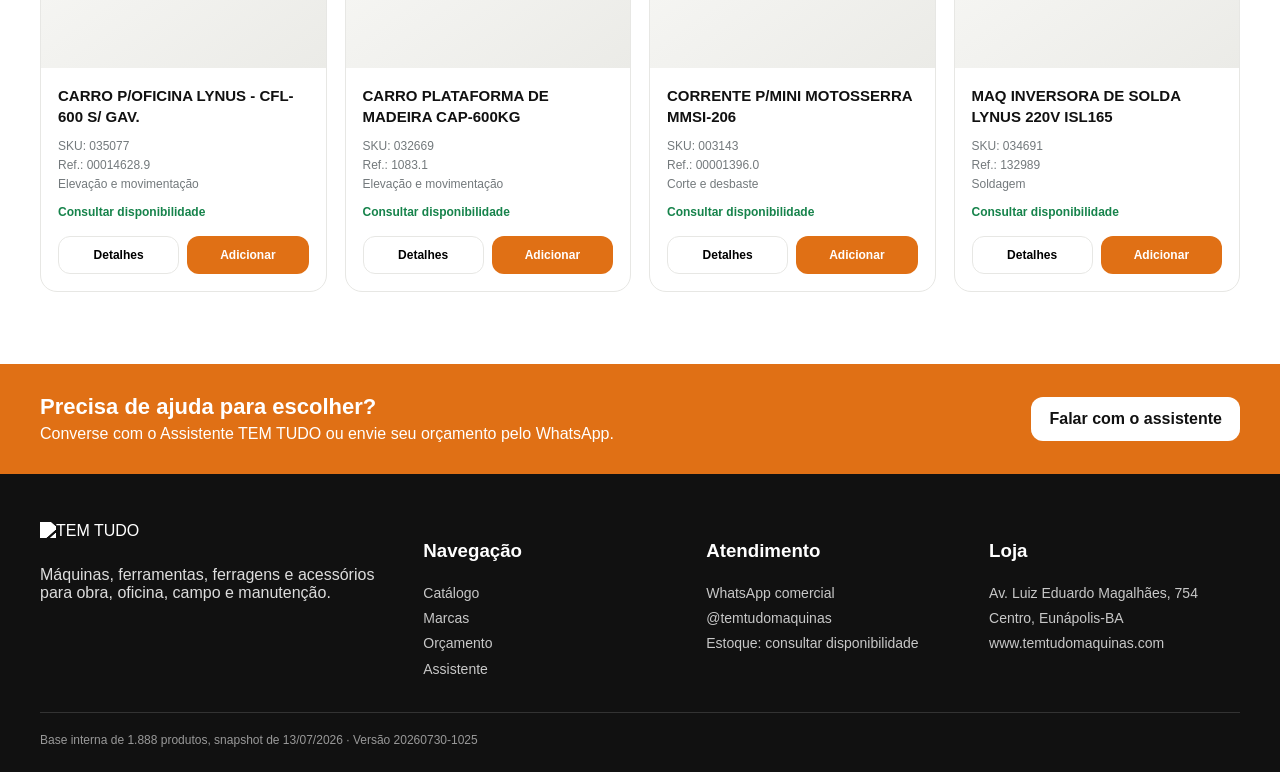
==== commit d1f37d30: "Finaliza correção do catálogo com carregamento simples" ====
--- a/index.html
+++ b/index.html
@@ -9,7 +9,7 @@
 <meta http-equiv="Pragma" content="no-cache">
 <meta http-equiv="Expires" content="0">
 <title>TEM TUDO - Ferramentas para quem faz acontecer</title>
-<link rel="stylesheet" href="style-v2.css?v=20260730-0945">
+<link rel="stylesheet" href="style-v2.css?v=20260730-1025">
 <script src="config.js?v=20260730-0925"></script>
 <script src="asset0.js?v=20260730-0925"></script>
 <script src="asset1.js?v=20260730-0925"></script>
@@ -38,7 +38,7 @@
   <div><h3>Navegação</h3><a href="#/catalogo">Catálogo</a><a href="#/marcas">Marcas</a><a href="#/orcamento">Orçamento</a><button class="footer-link" data-open-chat>Assistente</button></div>
   <div><h3>Atendimento</h3><button class="footer-link" id="footerWa">WhatsApp comercial</button><a href="https://instagram.com/temtudomaquinas" target="_blank" rel="noopener">@temtudomaquinas</a><span>Estoque: consultar disponibilidade</span></div>
   <div><h3>Loja</h3><span>Av. Luiz Eduardo Magalhães, 754</span><span>Centro, Eunápolis-BA</span><span>www.temtudomaquinas.com</span></div>
-</div><div class="wrap footnote">Base interna de 1.888 produtos, snapshot de 13/07/2026 · Versão 20260730-0925</div></footer>
+</div><div class="wrap footnote">Base interna de 1.888 produtos, snapshot de 13/07/2026 · Versão 20260730-1025</div></footer>
 
 <div class="drawer-overlay" id="drawerOverlay"></div>
 <aside class="quote-drawer" id="quoteDrawer" aria-label="Orçamento"><div class="drawer-head"><div><strong>Seu orçamento</strong><span id="quoteDrawerSubtitle">0 produto</span></div><button class="icon-btn" id="quoteClose">✕</button></div><div class="drawer-body" id="quoteDrawerBody"></div><div class="drawer-foot"><a class="btn btn-dark btn-wide" href="#/orcamento" id="goQuote">Revisar orçamento</a></div></aside>
@@ -53,9 +53,16 @@
 </aside>
 <button class="chat-float" data-open-chat aria-label="Abrir Assistente TEM TUDO">💬</button>
 
-<script src="catalog-01.js?v=20260730-0945"></script>
-<script src="catalog-02.js?v=20260730-0945"></script>
-<script src="catalog-03.js?v=20260730-0945"></script>
-<script src="catalog-04.js?v=20260730-0945"></script>
-<script src="app.js?v=20260730-0945"></script>
+<script src="catalog-01.js?v=20260730-1025"></script>
+<script src="catalog-02.js?v=20260730-1025"></script>
+<script src="catalog-03.js?v=20260730-1025"></script>
+<script src="catalog-04.js?v=20260730-1025"></script>
+<script src="catalog-05.js?v=20260730-1025"></script>
+<script src="catalog-06.js?v=20260730-1025"></script>
+<script src="catalog-07.js?v=20260730-1025"></script>
+<script src="catalog-08.js?v=20260730-1025"></script>
+<script src="app-01.js?v=20260730-1025"></script>
+<script src="app-02.js?v=20260730-1025"></script>
+<script src="app-03.js?v=20260730-1025"></script>
+<script src="app-04.js?v=20260730-1025"></script>
 </body></html>
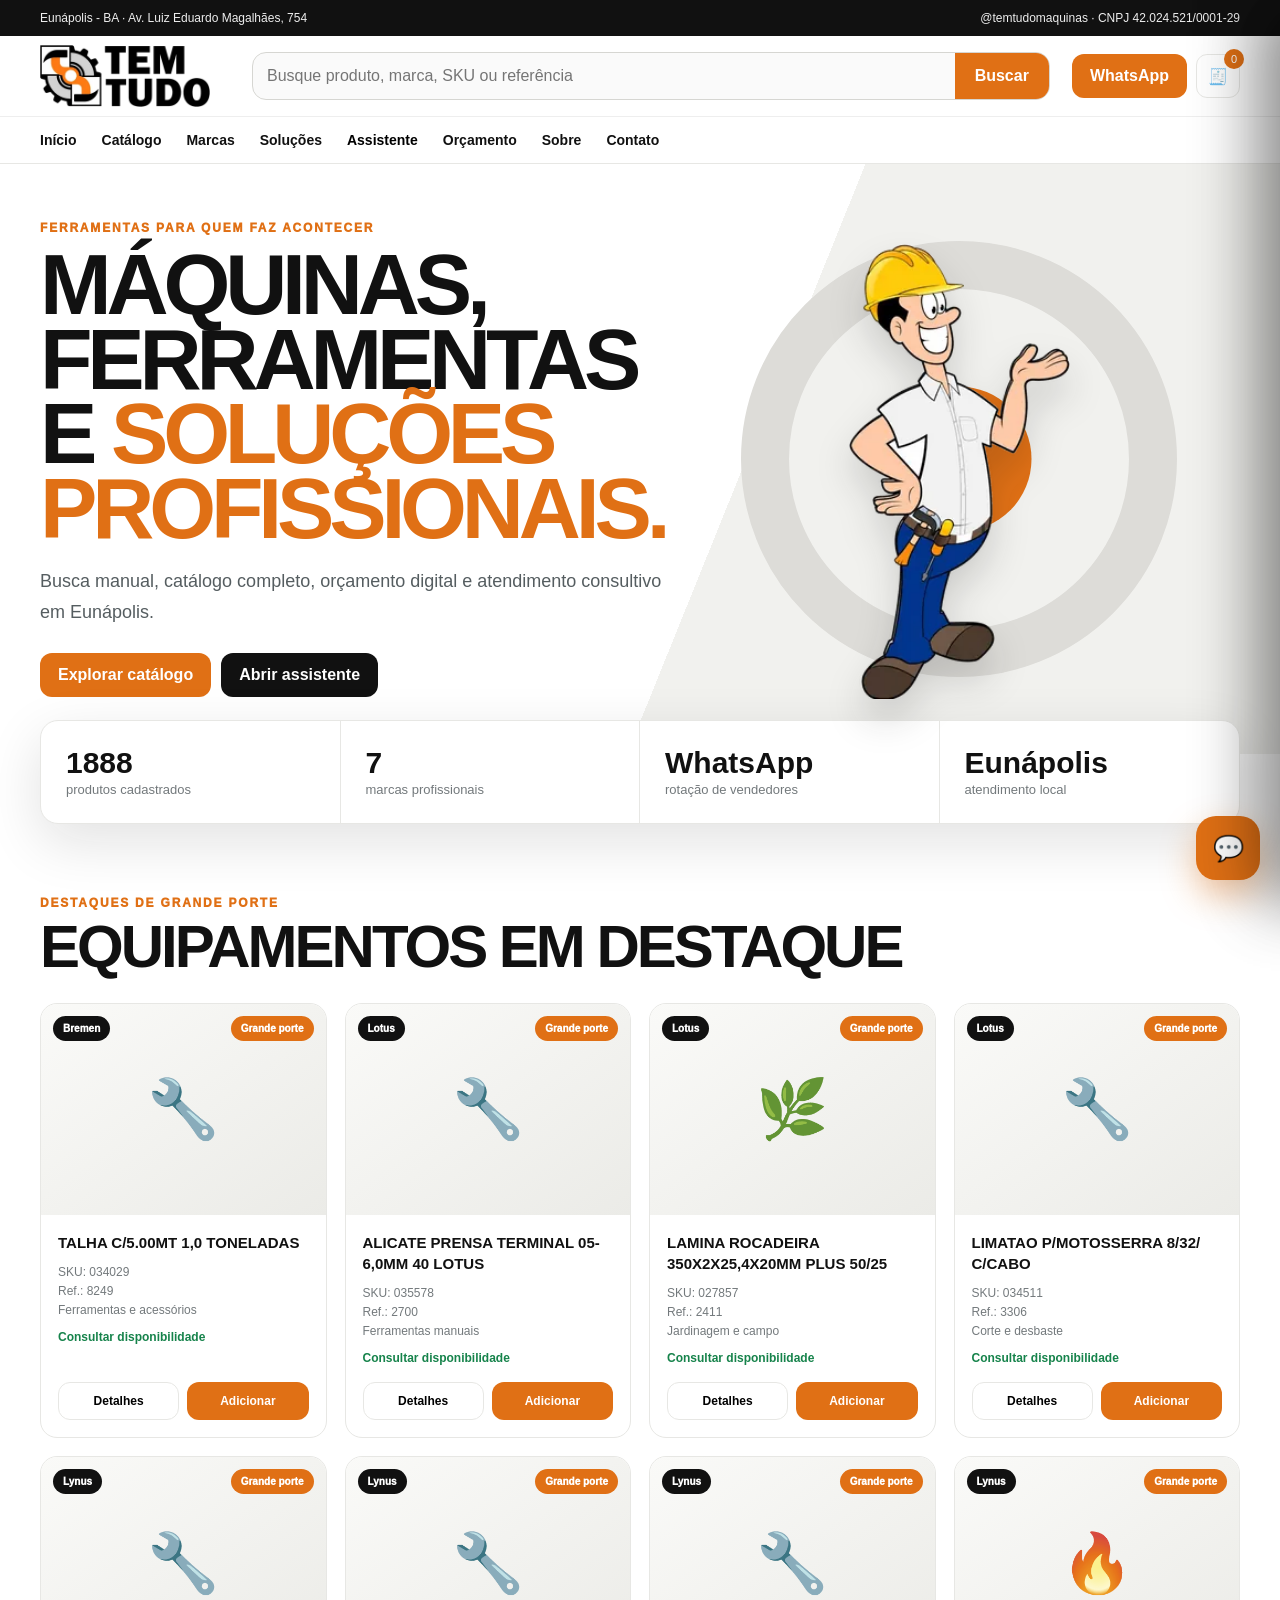
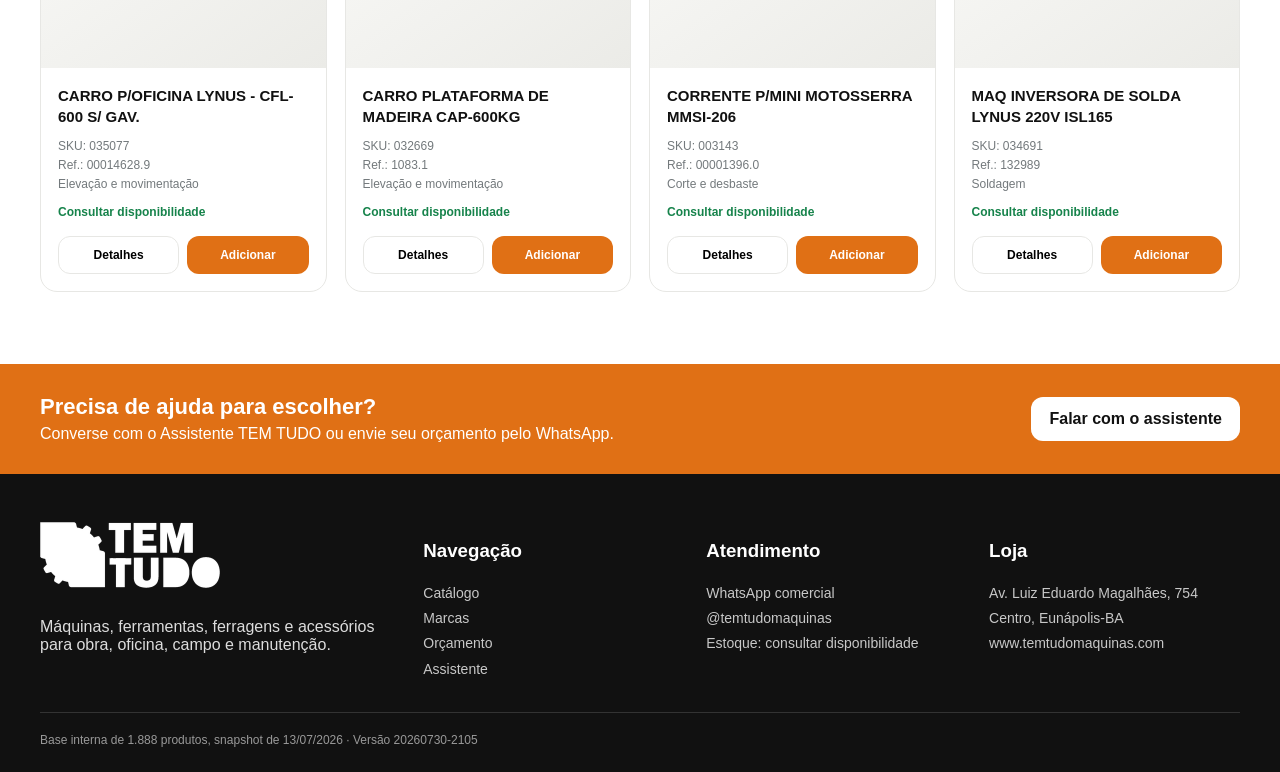
==== commit b1e909f9: "Substitui logo e mascote pelos arquivos oficiais melhorados" ====
--- a/index.html
+++ b/index.html
@@ -11,8 +11,15 @@
 <title>TEM TUDO - Ferramentas para quem faz acontecer</title>
 <link rel="stylesheet" href="style-v2.css?v=20260730-1025">
 <script src="config.js?v=20260730-0925"></script>
-<script src="asset0.js?v=20260730-0925"></script>
-<script src="asset1.js?v=20260730-0925"></script>
+<script src="brand-logo-1.js?v=20260730-2105"></script>
+<script src="brand-logo-2.js?v=20260730-2105"></script>
+<script src="brand-logo-3.js?v=20260730-2105"></script>
+<script src="brand-mascot-1.js?v=20260730-2105"></script>
+<script src="brand-mascot-2.js?v=20260730-2105"></script>
+<script src="brand-mascot-3.js?v=20260730-2105"></script>
+<script src="brand-mascot-4.js?v=20260730-2105"></script>
+<script src="asset0.js?v=20260730-2105"></script>
+<script src="asset1.js?v=20260730-2105"></script>
 </head>
 <body>
 <a class="skip" href="#app">Pular para o conteúdo</a>
@@ -38,7 +45,7 @@
   <div><h3>Navegação</h3><a href="#/catalogo">Catálogo</a><a href="#/marcas">Marcas</a><a href="#/orcamento">Orçamento</a><button class="footer-link" data-open-chat>Assistente</button></div>
   <div><h3>Atendimento</h3><button class="footer-link" id="footerWa">WhatsApp comercial</button><a href="https://instagram.com/temtudomaquinas" target="_blank" rel="noopener">@temtudomaquinas</a><span>Estoque: consultar disponibilidade</span></div>
   <div><h3>Loja</h3><span>Av. Luiz Eduardo Magalhães, 754</span><span>Centro, Eunápolis-BA</span><span>www.temtudomaquinas.com</span></div>
-</div><div class="wrap footnote">Base interna de 1.888 produtos, snapshot de 13/07/2026 · Versão 20260730-1025</div></footer>
+</div><div class="wrap footnote">Base interna de 1.888 produtos, snapshot de 13/07/2026 · Versão 20260730-2105</div></footer>
 
 <div class="drawer-overlay" id="drawerOverlay"></div>
 <aside class="quote-drawer" id="quoteDrawer" aria-label="Orçamento"><div class="drawer-head"><div><strong>Seu orçamento</strong><span id="quoteDrawerSubtitle">0 produto</span></div><button class="icon-btn" id="quoteClose">✕</button></div><div class="drawer-body" id="quoteDrawerBody"></div><div class="drawer-foot"><a class="btn btn-dark btn-wide" href="#/orcamento" id="goQuote">Revisar orçamento</a></div></aside>
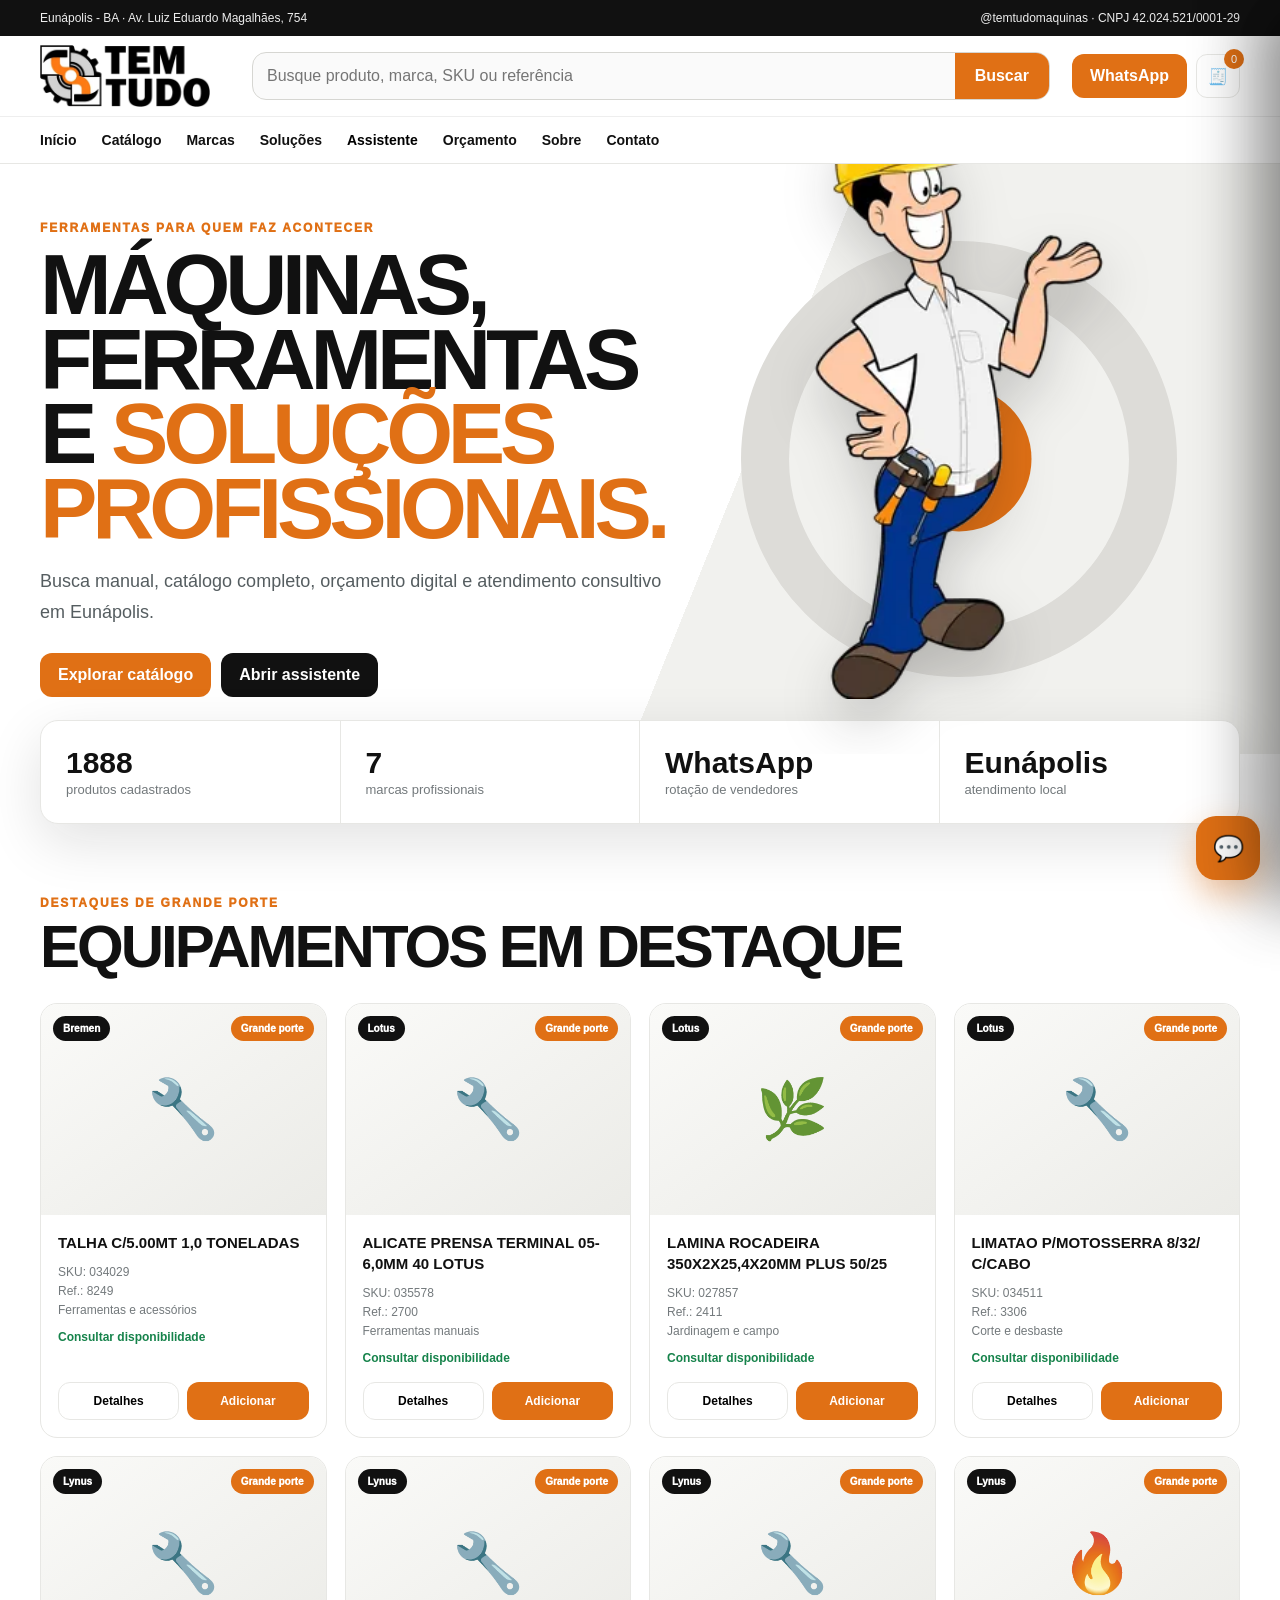
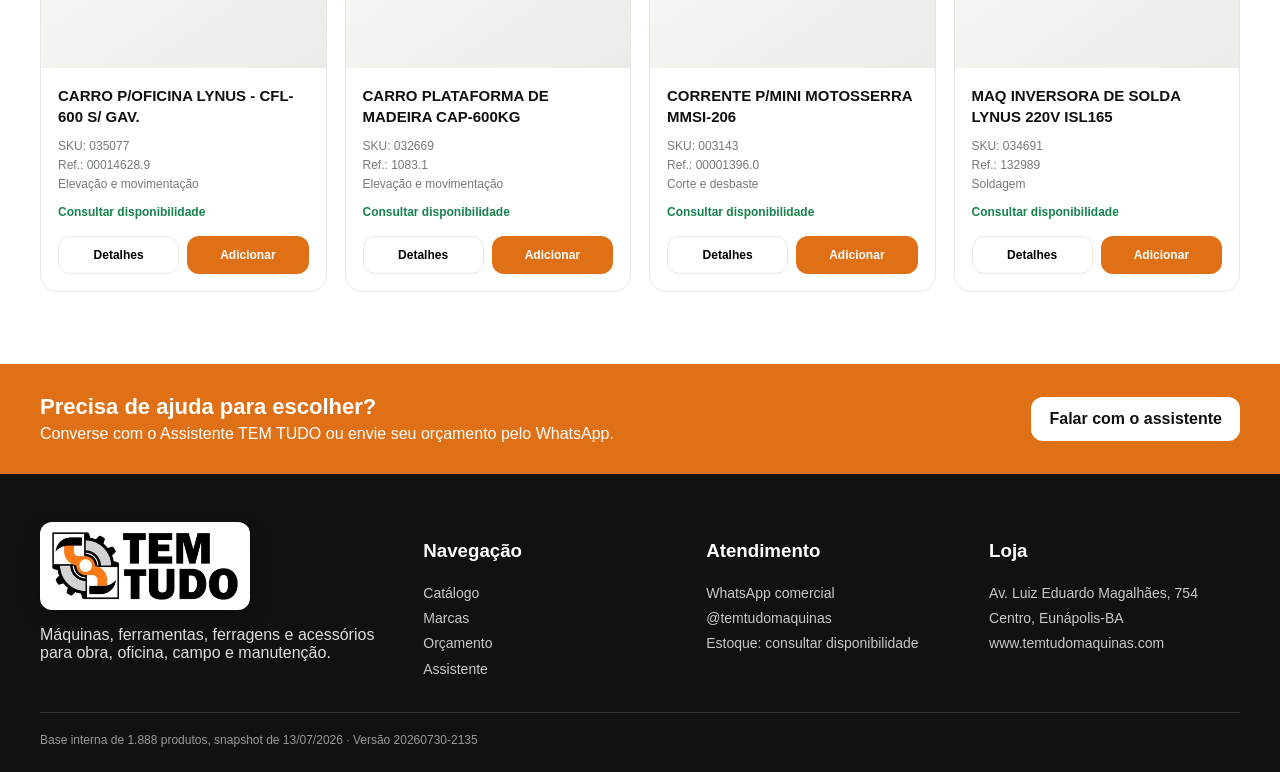
==== commit 388f1de1: "Aplica correção visual definitiva da logo e mascote" ====
--- a/index.html
+++ b/index.html
@@ -10,16 +10,17 @@
 <meta http-equiv="Expires" content="0">
 <title>TEM TUDO - Ferramentas para quem faz acontecer</title>
 <link rel="stylesheet" href="style-v2.css?v=20260730-1025">
+<link rel="stylesheet" href="brand-fix-v4.css?v=20260730-2135">
 <script src="config.js?v=20260730-0925"></script>
-<script src="brand-logo-1.js?v=20260730-2105"></script>
-<script src="brand-logo-2.js?v=20260730-2105"></script>
-<script src="brand-logo-3.js?v=20260730-2105"></script>
-<script src="brand-mascot-1.js?v=20260730-2105"></script>
-<script src="brand-mascot-2.js?v=20260730-2105"></script>
-<script src="brand-mascot-3.js?v=20260730-2105"></script>
-<script src="brand-mascot-4.js?v=20260730-2105"></script>
-<script src="asset0.js?v=20260730-2105"></script>
-<script src="asset1.js?v=20260730-2105"></script>
+<script src="brand-logo-1.js?v=20260730-2135"></script>
+<script src="brand-logo-2.js?v=20260730-2135"></script>
+<script src="brand-logo-3.js?v=20260730-2135"></script>
+<script src="brand-mascot-1.js?v=20260730-2135"></script>
+<script src="brand-mascot-2.js?v=20260730-2135"></script>
+<script src="brand-mascot-3.js?v=20260730-2135"></script>
+<script src="brand-mascot-4.js?v=20260730-2135"></script>
+<script src="asset0.js?v=20260730-2135"></script>
+<script src="asset1.js?v=20260730-2135"></script>
 </head>
 <body>
 <a class="skip" href="#app">Pular para o conteúdo</a>
@@ -41,18 +42,18 @@
 <main id="app" tabindex="-1"><section class="section"><div class="wrap loading"><div class="spinner"></div><p>Carregando catálogo TEM TUDO...</p></div></section></main>
 <section class="cta"><div class="wrap cta-in"><div><strong>Precisa de ajuda para escolher?</strong><span>Converse com o Assistente TEM TUDO ou envie seu orçamento pelo WhatsApp.</span></div><button class="btn btn-light" data-open-chat>Falar com o assistente</button></div></section>
 <footer class="footer"><div class="wrap footer-grid">
-  <div><img class="footer-logo" data-asset="0" alt="TEM TUDO"><p>Máquinas, ferramentas, ferragens e acessórios para obra, oficina, campo e manutenção.</p></div>
+  <div><img class="footer-logo" data-asset="0" alt="Logo colorida TEM TUDO"><p>Máquinas, ferramentas, ferragens e acessórios para obra, oficina, campo e manutenção.</p></div>
   <div><h3>Navegação</h3><a href="#/catalogo">Catálogo</a><a href="#/marcas">Marcas</a><a href="#/orcamento">Orçamento</a><button class="footer-link" data-open-chat>Assistente</button></div>
   <div><h3>Atendimento</h3><button class="footer-link" id="footerWa">WhatsApp comercial</button><a href="https://instagram.com/temtudomaquinas" target="_blank" rel="noopener">@temtudomaquinas</a><span>Estoque: consultar disponibilidade</span></div>
   <div><h3>Loja</h3><span>Av. Luiz Eduardo Magalhães, 754</span><span>Centro, Eunápolis-BA</span><span>www.temtudomaquinas.com</span></div>
-</div><div class="wrap footnote">Base interna de 1.888 produtos, snapshot de 13/07/2026 · Versão 20260730-2105</div></footer>
+</div><div class="wrap footnote">Base interna de 1.888 produtos, snapshot de 13/07/2026 · Versão 20260730-2135</div></footer>
 
 <div class="drawer-overlay" id="drawerOverlay"></div>
 <aside class="quote-drawer" id="quoteDrawer" aria-label="Orçamento"><div class="drawer-head"><div><strong>Seu orçamento</strong><span id="quoteDrawerSubtitle">0 produto</span></div><button class="icon-btn" id="quoteClose">✕</button></div><div class="drawer-body" id="quoteDrawerBody"></div><div class="drawer-foot"><a class="btn btn-dark btn-wide" href="#/orcamento" id="goQuote">Revisar orçamento</a></div></aside>
 
 <div class="chat-overlay" id="chatOverlay"></div>
 <aside class="chat-panel" id="chatPanel" aria-label="Assistente TEM TUDO">
-  <div class="chat-head"><div class="chat-id"><img data-asset="1" alt="Mascote TEM TUDO"><div><strong>Assistente TEM TUDO</strong><span>● Catálogo com 1.888 produtos</span></div></div><div class="chat-head-actions"><button id="newChat">Nova conversa</button><button class="icon-btn" id="closeChat">✕</button></div></div>
+  <div class="chat-head"><div class="chat-id"><img data-asset="1" alt="Mascote oficial TEM TUDO em alta qualidade"><div><strong>Assistente TEM TUDO</strong><span>● Catálogo com 1.888 produtos</span></div></div><div class="chat-head-actions"><button id="newChat">Nova conversa</button><button class="icon-btn" id="closeChat">✕</button></div></div>
   <div class="chat-messages" id="chatMessages"></div>
   <div class="chat-chips" id="chatChips"><button>Preciso de uma furadeira</button><button>Montar orçamento</button><button>Falar com vendedor</button><button>Buscar por SKU</button></div>
   <form class="chat-form" id="chatForm"><textarea id="chatInput" placeholder="Descreva o serviço, produto ou referência..."></textarea><button aria-label="Enviar mensagem">➤</button></form>
--- a/brand-fix-v4.css
+++ b/brand-fix-v4.css
@@ -0,0 +1,71 @@
+/* Identidade visual TEM TUDO — correção 2026-07-30 */
+.footer-logo{
+  display:block!important;
+  width:210px!important;
+  height:auto!important;
+  max-height:none!important;
+  object-fit:contain!important;
+  object-position:left center!important;
+  filter:none!important;
+  -webkit-filter:none!important;
+  mix-blend-mode:normal!important;
+  opacity:1!important;
+  background:#fff!important;
+  padding:10px 12px!important;
+  border-radius:12px!important;
+  box-shadow:0 8px 24px rgba(0,0,0,.18)!important;
+}
+.hero-visual{
+  overflow:visible!important;
+}
+.hero-mascot,
+.hero-visual img[data-asset="1"]{
+  display:block!important;
+  width:auto!important;
+  height:560px!important;
+  max-width:92%!important;
+  max-height:none!important;
+  object-fit:contain!important;
+  object-position:center bottom!important;
+  image-rendering:auto!important;
+  filter:drop-shadow(0 22px 24px rgba(17,17,17,.18))!important;
+  transform:scale(1.06)!important;
+  transform-origin:center bottom!important;
+  opacity:1!important;
+}
+.chat-id img[data-asset="1"]{
+  width:52px!important;
+  height:52px!important;
+  object-fit:contain!important;
+  object-position:center!important;
+  filter:none!important;
+  background:#fff!important;
+  border:2px solid rgba(224,112,21,.25)!important;
+  border-radius:14px!important;
+  padding:2px!important;
+}
+.chat-page-box img[data-asset="1"]{
+  width:auto!important;
+  height:430px!important;
+  max-width:100%!important;
+  object-fit:contain!important;
+  object-position:center bottom!important;
+  filter:drop-shadow(0 18px 20px rgba(17,17,17,.16))!important;
+}
+@media(max-width:900px){
+  .hero-mascot,
+  .hero-visual img[data-asset="1"]{
+    height:430px!important;
+    max-width:88%!important;
+    transform:none!important;
+  }
+  .footer-logo{width:190px!important;}
+}
+@media(max-width:560px){
+  .hero-mascot,
+  .hero-visual img[data-asset="1"]{
+    height:360px!important;
+    max-width:94%!important;
+  }
+  .chat-page-box img[data-asset="1"]{height:320px!important;}
+}
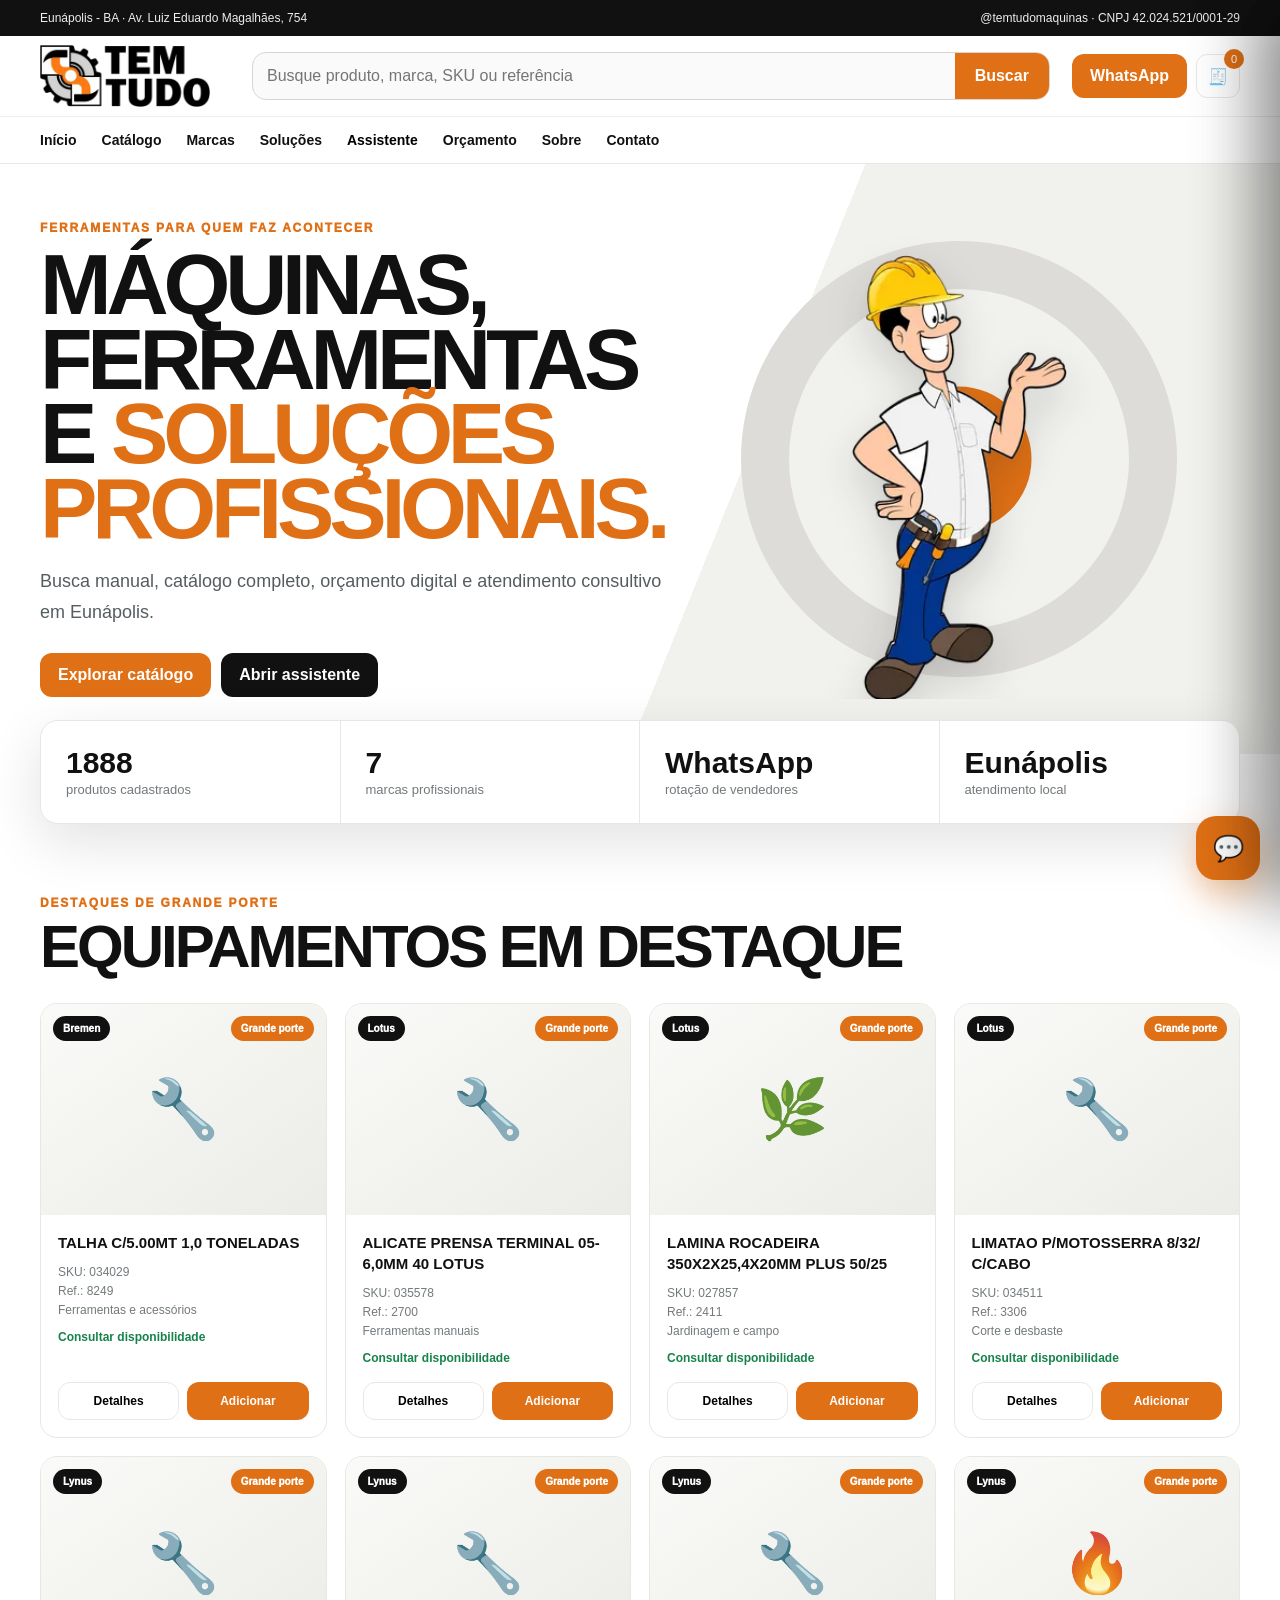
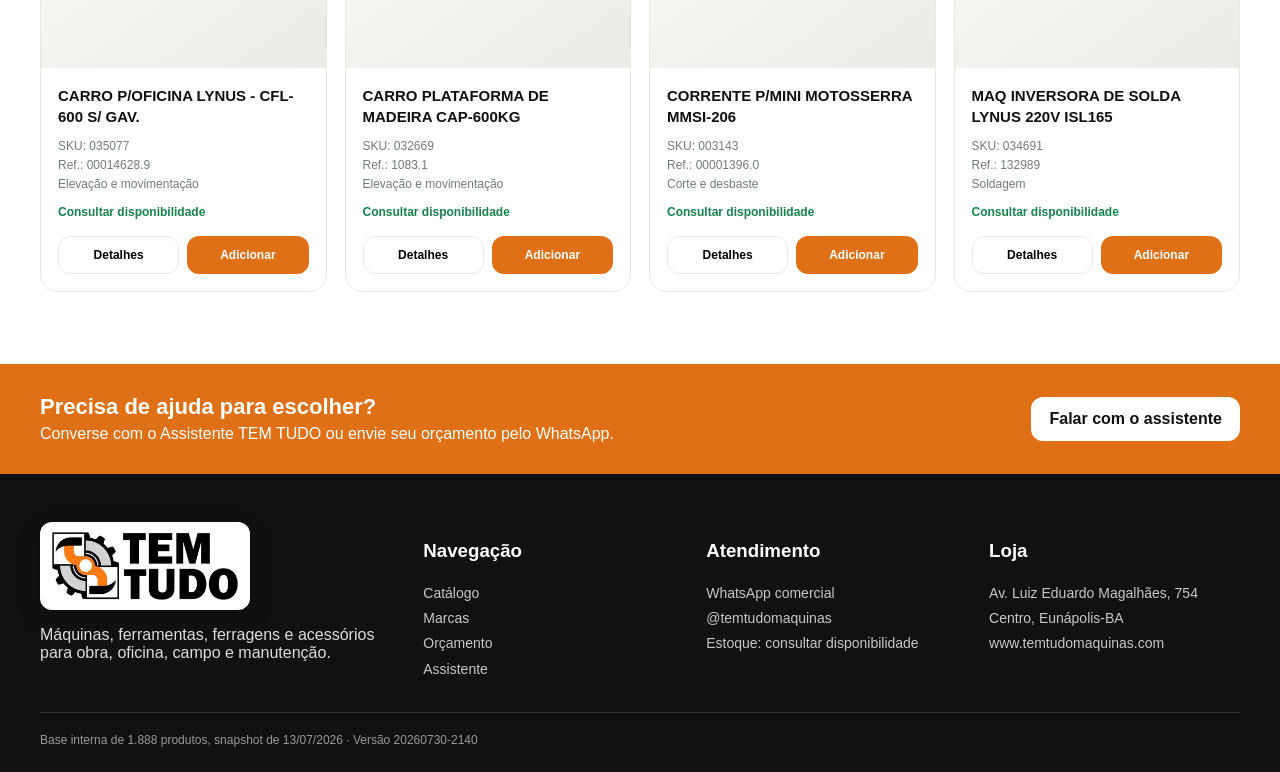
==== commit d45fcfc1: "Força atualização do tamanho corrigido do mascote" ====
--- a/index.html
+++ b/index.html
@@ -10,7 +10,7 @@
 <meta http-equiv="Expires" content="0">
 <title>TEM TUDO - Ferramentas para quem faz acontecer</title>
 <link rel="stylesheet" href="style-v2.css?v=20260730-1025">
-<link rel="stylesheet" href="brand-fix-v4.css?v=20260730-2135">
+<link rel="stylesheet" href="brand-fix-v4.css?v=20260730-2140">
 <script src="config.js?v=20260730-0925"></script>
 <script src="brand-logo-1.js?v=20260730-2135"></script>
 <script src="brand-logo-2.js?v=20260730-2135"></script>
@@ -46,7 +46,7 @@
   <div><h3>Navegação</h3><a href="#/catalogo">Catálogo</a><a href="#/marcas">Marcas</a><a href="#/orcamento">Orçamento</a><button class="footer-link" data-open-chat>Assistente</button></div>
   <div><h3>Atendimento</h3><button class="footer-link" id="footerWa">WhatsApp comercial</button><a href="https://instagram.com/temtudomaquinas" target="_blank" rel="noopener">@temtudomaquinas</a><span>Estoque: consultar disponibilidade</span></div>
   <div><h3>Loja</h3><span>Av. Luiz Eduardo Magalhães, 754</span><span>Centro, Eunápolis-BA</span><span>www.temtudomaquinas.com</span></div>
-</div><div class="wrap footnote">Base interna de 1.888 produtos, snapshot de 13/07/2026 · Versão 20260730-2135</div></footer>
+</div><div class="wrap footnote">Base interna de 1.888 produtos, snapshot de 13/07/2026 · Versão 20260730-2140</div></footer>
 
 <div class="drawer-overlay" id="drawerOverlay"></div>
 <aside class="quote-drawer" id="quoteDrawer" aria-label="Orçamento"><div class="drawer-head"><div><strong>Seu orçamento</strong><span id="quoteDrawerSubtitle">0 produto</span></div><button class="icon-btn" id="quoteClose">✕</button></div><div class="drawer-body" id="quoteDrawerBody"></div><div class="drawer-foot"><a class="btn btn-dark btn-wide" href="#/orcamento" id="goQuote">Revisar orçamento</a></div></aside>
--- a/brand-fix-v4.css
+++ b/brand-fix-v4.css
@@ -1,4 +1,4 @@
-/* Identidade visual TEM TUDO — correção 2026-07-30 */
+/* Identidade visual TEM TUDO — ajuste final de proporção */
 .footer-logo{
   display:block!important;
   width:210px!important;
@@ -16,20 +16,23 @@
   box-shadow:0 8px 24px rgba(0,0,0,.18)!important;
 }
 .hero-visual{
-  overflow:visible!important;
+  overflow:hidden!important;
+  align-items:flex-end!important;
+  justify-content:center!important;
+  padding-top:18px!important;
 }
 .hero-mascot,
 .hero-visual img[data-asset="1"]{
   display:block!important;
   width:auto!important;
-  height:560px!important;
-  max-width:92%!important;
-  max-height:none!important;
+  height:465px!important;
+  max-width:78%!important;
+  max-height:calc(100% - 18px)!important;
   object-fit:contain!important;
   object-position:center bottom!important;
   image-rendering:auto!important;
-  filter:drop-shadow(0 22px 24px rgba(17,17,17,.18))!important;
-  transform:scale(1.06)!important;
+  filter:drop-shadow(0 18px 20px rgba(17,17,17,.16))!important;
+  transform:none!important;
   transform-origin:center bottom!important;
   opacity:1!important;
 }
@@ -46,26 +49,27 @@
 }
 .chat-page-box img[data-asset="1"]{
   width:auto!important;
-  height:430px!important;
+  height:390px!important;
   max-width:100%!important;
   object-fit:contain!important;
   object-position:center bottom!important;
   filter:drop-shadow(0 18px 20px rgba(17,17,17,.16))!important;
 }
 @media(max-width:900px){
+  .hero-visual{padding-top:12px!important;}
   .hero-mascot,
   .hero-visual img[data-asset="1"]{
-    height:430px!important;
-    max-width:88%!important;
-    transform:none!important;
+    height:400px!important;
+    max-width:82%!important;
+    max-height:calc(100% - 12px)!important;
   }
   .footer-logo{width:190px!important;}
 }
 @media(max-width:560px){
   .hero-mascot,
   .hero-visual img[data-asset="1"]{
-    height:360px!important;
-    max-width:94%!important;
+    height:320px!important;
+    max-width:88%!important;
   }
-  .chat-page-box img[data-asset="1"]{height:320px!important;}
+  .chat-page-box img[data-asset="1"]{height:300px!important;}
 }
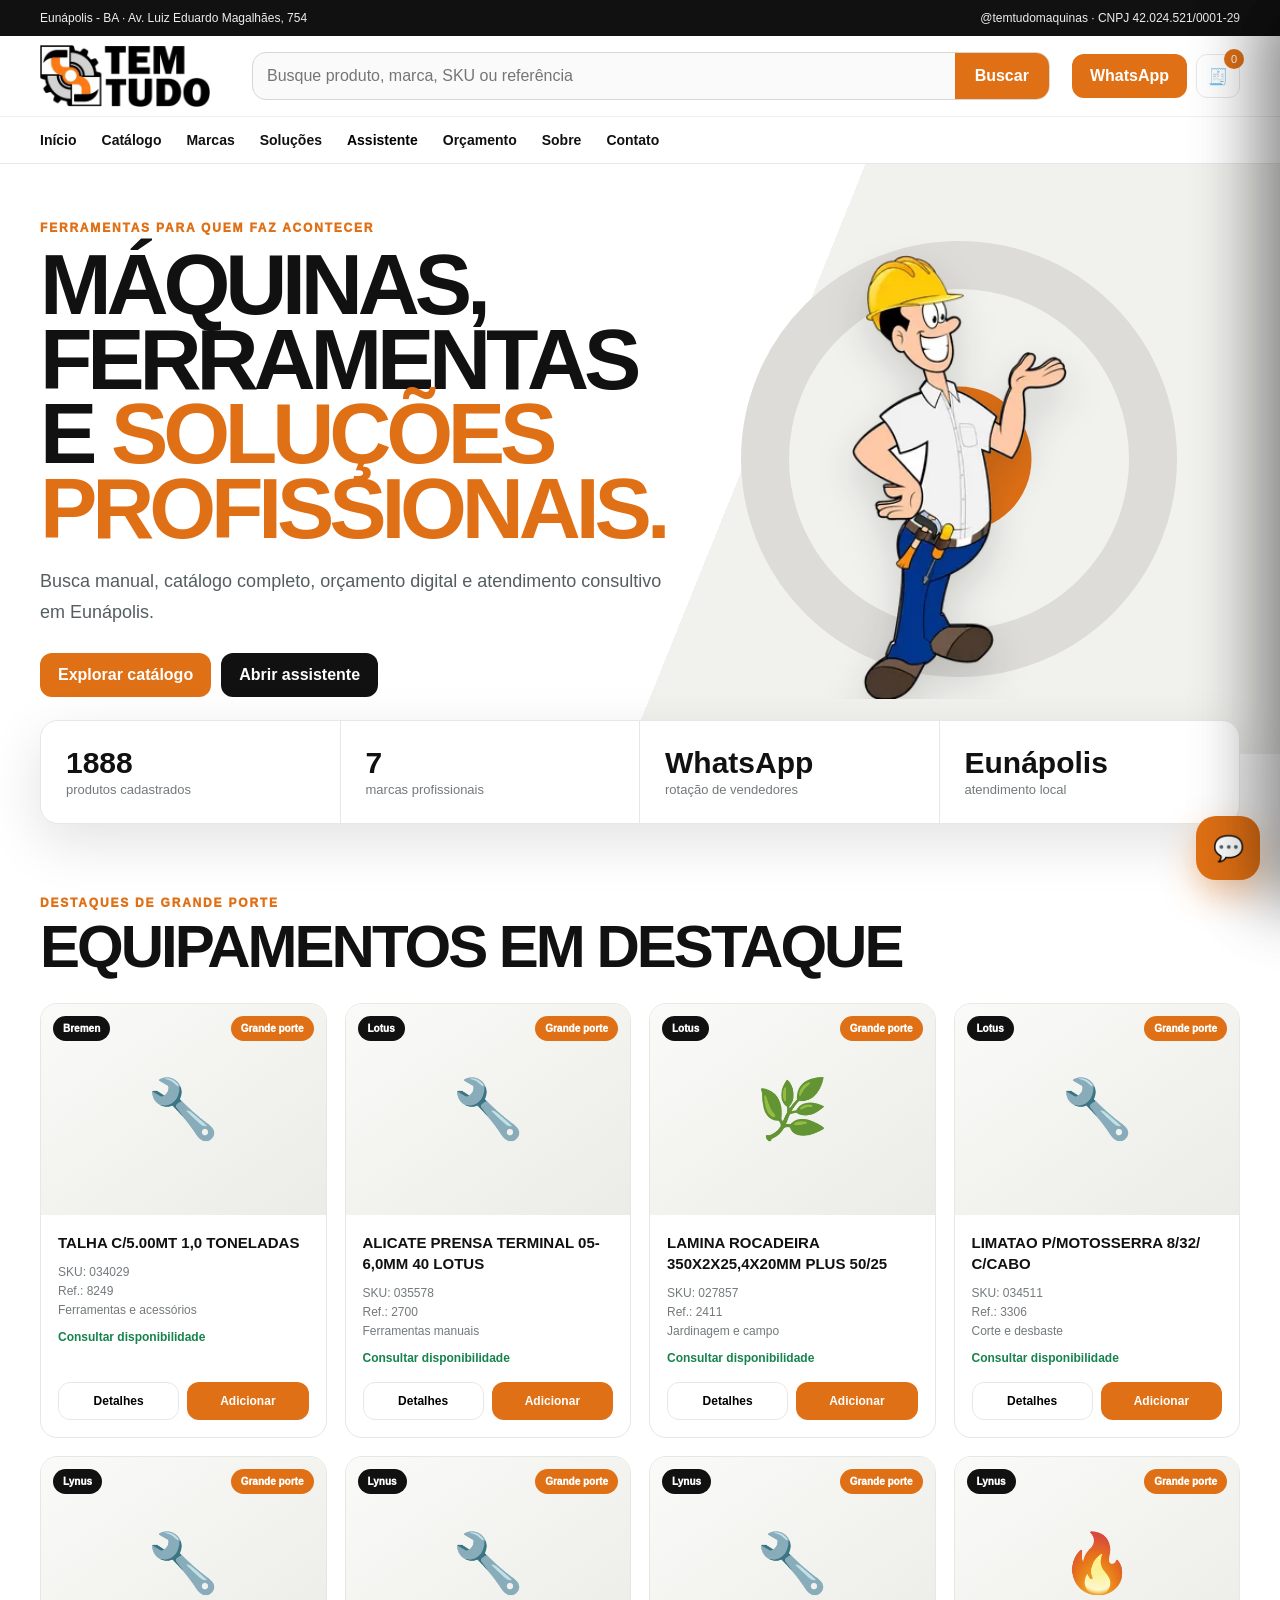
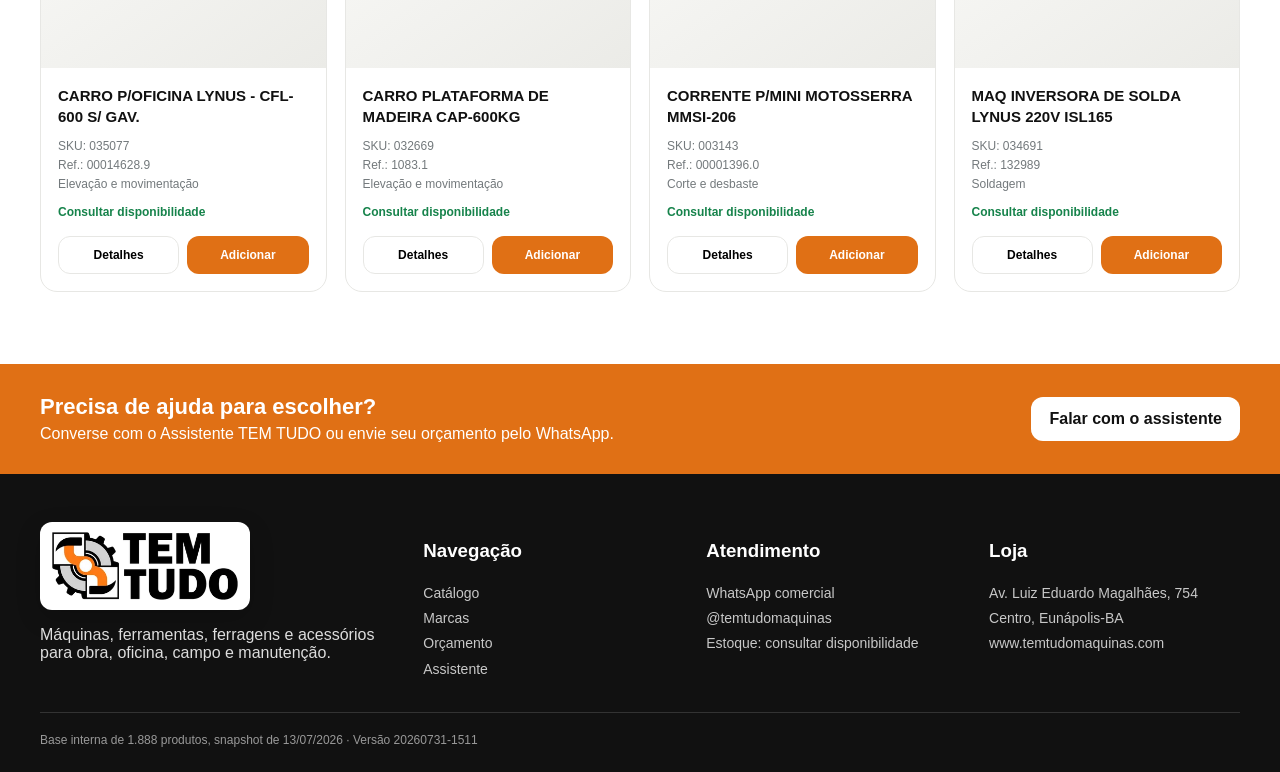
==== commit f3cbec79: "Ativa Assistente TEM TUDO v2 e invalida cache" ====
--- a/index.html
+++ b/index.html
@@ -11,6 +11,7 @@
 <title>TEM TUDO - Ferramentas para quem faz acontecer</title>
 <link rel="stylesheet" href="style-v2.css?v=20260730-1025">
 <link rel="stylesheet" href="brand-fix-v4.css?v=20260730-2140">
+<link rel="stylesheet" href="assistant-v2.css?v=20260731-1511">
 <script src="config.js?v=20260730-0925"></script>
 <script src="brand-logo-1.js?v=20260730-2135"></script>
 <script src="brand-logo-2.js?v=20260730-2135"></script>
@@ -46,7 +47,7 @@
   <div><h3>Navegação</h3><a href="#/catalogo">Catálogo</a><a href="#/marcas">Marcas</a><a href="#/orcamento">Orçamento</a><button class="footer-link" data-open-chat>Assistente</button></div>
   <div><h3>Atendimento</h3><button class="footer-link" id="footerWa">WhatsApp comercial</button><a href="https://instagram.com/temtudomaquinas" target="_blank" rel="noopener">@temtudomaquinas</a><span>Estoque: consultar disponibilidade</span></div>
   <div><h3>Loja</h3><span>Av. Luiz Eduardo Magalhães, 754</span><span>Centro, Eunápolis-BA</span><span>www.temtudomaquinas.com</span></div>
-</div><div class="wrap footnote">Base interna de 1.888 produtos, snapshot de 13/07/2026 · Versão 20260730-2140</div></footer>
+</div><div class="wrap footnote">Base interna de 1.888 produtos, snapshot de 13/07/2026 · Versão 20260731-1511</div></footer>
 
 <div class="drawer-overlay" id="drawerOverlay"></div>
 <aside class="quote-drawer" id="quoteDrawer" aria-label="Orçamento"><div class="drawer-head"><div><strong>Seu orçamento</strong><span id="quoteDrawerSubtitle">0 produto</span></div><button class="icon-btn" id="quoteClose">✕</button></div><div class="drawer-body" id="quoteDrawerBody"></div><div class="drawer-foot"><a class="btn btn-dark btn-wide" href="#/orcamento" id="goQuote">Revisar orçamento</a></div></aside>
@@ -55,7 +56,7 @@
 <aside class="chat-panel" id="chatPanel" aria-label="Assistente TEM TUDO">
   <div class="chat-head"><div class="chat-id"><img data-asset="1" alt="Mascote oficial TEM TUDO em alta qualidade"><div><strong>Assistente TEM TUDO</strong><span>● Catálogo com 1.888 produtos</span></div></div><div class="chat-head-actions"><button id="newChat">Nova conversa</button><button class="icon-btn" id="closeChat">✕</button></div></div>
   <div class="chat-messages" id="chatMessages"></div>
-  <div class="chat-chips" id="chatChips"><button>Preciso de uma furadeira</button><button>Montar orçamento</button><button>Falar com vendedor</button><button>Buscar por SKU</button></div>
+  <div class="chat-chips" id="chatChips"><button>Encontrar produto para um serviço</button><button>Buscar por SKU ou referência</button><button>Comparar produtos</button><button>Montar orçamento</button></div>
   <form class="chat-form" id="chatForm"><textarea id="chatInput" placeholder="Descreva o serviço, produto ou referência..."></textarea><button aria-label="Enviar mensagem">➤</button></form>
   <div class="chat-hint">Enter envia · Shift + Enter cria nova linha</div>
 </aside>
@@ -69,8 +70,10 @@
 <script src="catalog-06.js?v=20260730-1025"></script>
 <script src="catalog-07.js?v=20260730-1025"></script>
 <script src="catalog-08.js?v=20260730-1025"></script>
+<script src="chat-core.js?v=20260731-1511"></script>
 <script src="app-01.js?v=20260730-1025"></script>
 <script src="app-02.js?v=20260730-1025"></script>
 <script src="app-03.js?v=20260730-1025"></script>
 <script src="app-04.js?v=20260730-1025"></script>
-</body></html>+<script src="assistant-v2.js?v=20260731-1511"></script>
+</body></html>
--- a/assistant-v2.css
+++ b/assistant-v2.css
@@ -0,0 +1,26 @@
+/* Assistente TEM TUDO v2 — cards, estados e acessibilidade */
+.chat-chips{display:flex;gap:8px;overflow-x:auto;padding:10px 14px;scrollbar-width:thin}
+.chat-chips button{flex:0 0 auto;white-space:nowrap}
+.v2-products{display:grid;gap:10px;margin-top:12px}
+.v2-product{display:grid;gap:10px;padding:12px;border:1px solid #e5e5e5;border-radius:14px;background:#fff;color:#111}
+.v2-product strong{display:block;font-size:14px;line-height:1.35}
+.v2-product span,.v2-product small{display:block;margin-top:4px;color:#62676a;font-size:12px}
+.v2-product small{color:#16733b;font-weight:700}
+.v2-product-actions{display:flex;gap:8px}
+.v2-product-actions button,.v2-error-actions button{border:1px solid #d8d8d8;border-radius:10px;background:#fff;padding:8px 11px;font-weight:800;cursor:pointer}
+.v2-product-actions button:last-child{background:#e07015;border-color:#e07015;color:#fff}
+.v2-handoff{margin-top:12px;padding:14px;border-radius:14px;background:#111;color:#fff}
+.v2-handoff p{margin:7px 0 12px;color:#e6e6e6;font-size:13px;line-height:1.45}
+.v2-handoff a{display:inline-flex;padding:10px 13px;border-radius:10px;background:#e07015;color:#fff;text-decoration:none;font-weight:900}
+.v2-error-actions{display:flex;gap:8px;margin-top:12px}
+.v2-typing{display:flex!important;width:max-content;gap:5px;align-items:center;min-height:38px}
+.v2-typing span{width:7px;height:7px;border-radius:50%;background:#73797c;animation:ttTyping 1s infinite ease-in-out}
+.v2-typing span:nth-child(2){animation-delay:.12s}
+.v2-typing span:nth-child(3){animation-delay:.24s}
+@keyframes ttTyping{0%,60%,100%{transform:translateY(0);opacity:.45}30%{transform:translateY(-4px);opacity:1}}
+.chat-form textarea:focus-visible,.v2-product-actions button:focus-visible,.v2-handoff a:focus-visible,.chat-chips button:focus-visible{outline:3px solid rgba(224,112,21,.35);outline-offset:2px}
+@media(max-width:560px){
+  .v2-product-actions{flex-direction:column}
+  .v2-product-actions button{width:100%}
+  .chat-chips{padding-inline:10px}
+}
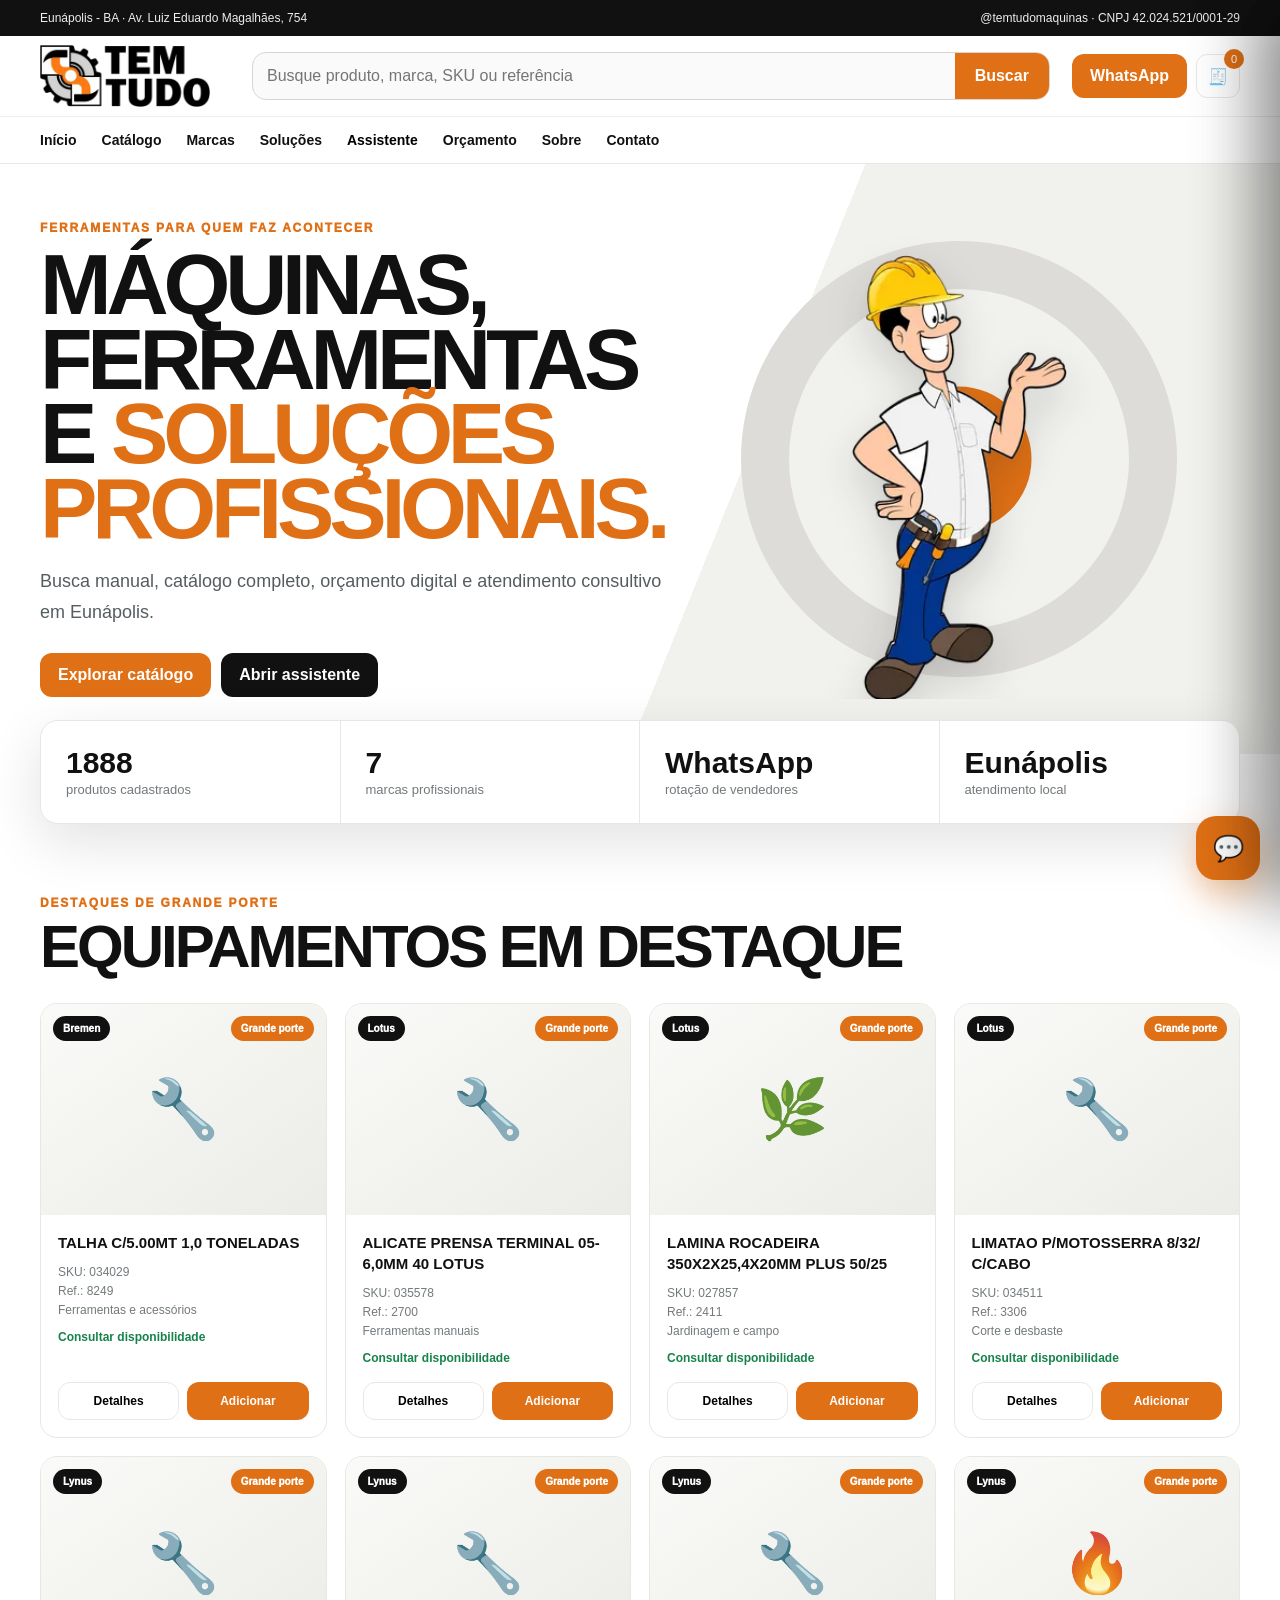
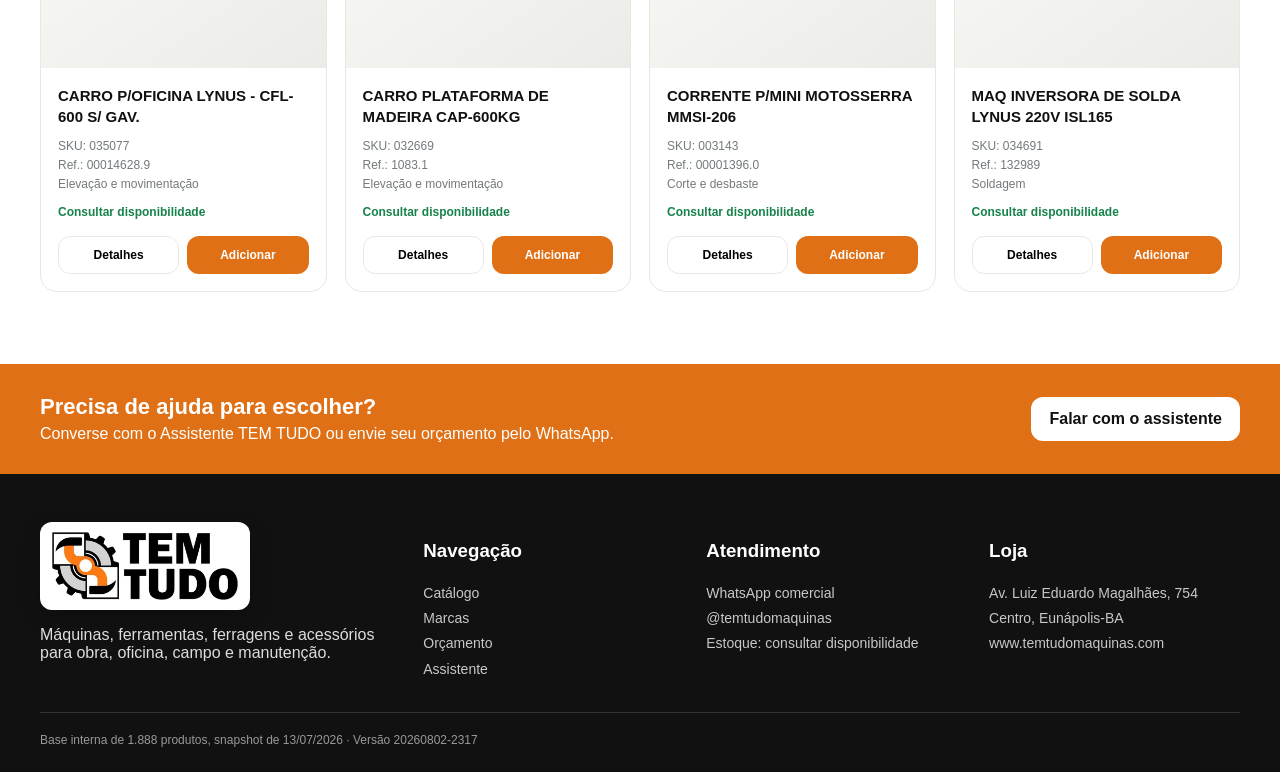
==== commit 346c1129: "Integra importador de arquivos ao assistente" ====
--- a/index.html
+++ b/index.html
@@ -12,6 +12,7 @@
 <link rel="stylesheet" href="style-v2.css?v=20260730-1025">
 <link rel="stylesheet" href="brand-fix-v4.css?v=20260730-2140">
 <link rel="stylesheet" href="assistant-v2.css?v=20260731-1511">
+<link rel="stylesheet" href="quote-import-v3.css?v=20260802-2317">
 <script src="config.js?v=20260730-0925"></script>
 <script src="brand-logo-1.js?v=20260730-2135"></script>
 <script src="brand-logo-2.js?v=20260730-2135"></script>
@@ -47,7 +48,7 @@
   <div><h3>Navegação</h3><a href="#/catalogo">Catálogo</a><a href="#/marcas">Marcas</a><a href="#/orcamento">Orçamento</a><button class="footer-link" data-open-chat>Assistente</button></div>
   <div><h3>Atendimento</h3><button class="footer-link" id="footerWa">WhatsApp comercial</button><a href="https://instagram.com/temtudomaquinas" target="_blank" rel="noopener">@temtudomaquinas</a><span>Estoque: consultar disponibilidade</span></div>
   <div><h3>Loja</h3><span>Av. Luiz Eduardo Magalhães, 754</span><span>Centro, Eunápolis-BA</span><span>www.temtudomaquinas.com</span></div>
-</div><div class="wrap footnote">Base interna de 1.888 produtos, snapshot de 13/07/2026 · Versão 20260731-1511</div></footer>
+</div><div class="wrap footnote">Base interna de 1.888 produtos, snapshot de 13/07/2026 · Versão 20260802-2317</div></footer>
 
 <div class="drawer-overlay" id="drawerOverlay"></div>
 <aside class="quote-drawer" id="quoteDrawer" aria-label="Orçamento"><div class="drawer-head"><div><strong>Seu orçamento</strong><span id="quoteDrawerSubtitle">0 produto</span></div><button class="icon-btn" id="quoteClose">✕</button></div><div class="drawer-body" id="quoteDrawerBody"></div><div class="drawer-foot"><a class="btn btn-dark btn-wide" href="#/orcamento" id="goQuote">Revisar orçamento</a></div></aside>
@@ -76,4 +77,5 @@
 <script src="app-03.js?v=20260730-1025"></script>
 <script src="app-04.js?v=20260730-1025"></script>
 <script src="assistant-v2.js?v=20260731-1511"></script>
-</body></html>
+<script src="quote-import-v3.js?v=20260802-2317"></script>
+</body></html>
--- a/quote-import-v3.css
+++ b/quote-import-v3.css
@@ -0,0 +1 @@
+.tt-import-button{display:inline-flex;align-items:center;justify-content:center;gap:.4rem;min-width:42px;height:42px;border:1px solid #d7d7d7;border-radius:10px;background:#fff;color:#111;cursor:pointer;font:600 14px/1 system-ui}.tt-import-button:hover,.tt-import-button:focus-visible{border-color:#e07015;outline:2px solid rgba(224,112,21,.18)}.tt-import-input{display:none}.tt-import-panel{position:absolute;left:14px;right:14px;bottom:78px;z-index:5;max-height:min(64vh,620px);overflow:auto;border:1px solid #dedede;border-radius:16px;background:#fff;box-shadow:0 20px 50px rgba(0,0,0,.22);padding:16px}.tt-import-head{display:flex;align-items:flex-start;justify-content:space-between;gap:12px;margin-bottom:12px}.tt-import-head h3{margin:0;font:800 17px/1.2 system-ui;color:#111}.tt-import-head p{margin:5px 0 0;font:400 12px/1.45 system-ui;color:#606060}.tt-import-close{border:0;background:#f2f2f2;border-radius:9px;width:34px;height:34px;cursor:pointer}.tt-import-drop{border:2px dashed #d0d0d0;border-radius:14px;padding:18px;text-align:center;background:#fafafa}.tt-import-drop.is-drag{border-color:#e07015;background:#fff8f1}.tt-import-drop strong{display:block;font:800 14px/1.3 system-ui}.tt-import-drop span{display:block;margin-top:5px;font:400 12px/1.4 system-ui;color:#666}.tt-import-files{display:grid;gap:9px;margin-top:12px}.tt-import-file{display:grid;grid-template-columns:1fr auto;gap:8px;align-items:center;border:1px solid #ececec;border-radius:11px;padding:10px}.tt-import-file strong{display:block;font:700 13px/1.3 system-ui;word-break:break-word}.tt-import-file small{display:block;margin-top:3px;color:#666}.tt-import-status{font:700 11px/1.2 system-ui;padding:5px 8px;border-radius:999px;background:#eee}.tt-import-status.ok{background:#e6f6eb;color:#156b30}.tt-import-status.warn{background:#fff3dc;color:#8a5500}.tt-import-status.error{background:#fde8e8;color:#942525}.tt-import-preview{margin-top:14px;border-top:1px solid #eee;padding-top:13px}.tt-import-preview textarea{width:100%;min-height:150px;resize:vertical;border:1px solid #d7d7d7;border-radius:10px;padding:10px;font:400 13px/1.45 system-ui}.tt-import-actions{display:flex;flex-wrap:wrap;gap:8px;margin-top:10px}.tt-import-actions button{border:0;border-radius:10px;padding:10px 13px;cursor:pointer;font:800 12px/1 system-ui}.tt-import-primary{background:#e07015;color:#fff}.tt-import-secondary{background:#111;color:#fff}.tt-import-light{background:#efefef;color:#111}.tt-import-note{margin:12px 0 0;font:400 11px/1.45 system-ui;color:#666}.tt-import-progress{height:6px;background:#ececec;border-radius:999px;overflow:hidden;margin-top:8px}.tt-import-progress>span{display:block;height:100%;width:0;background:#e07015;transition:width .2s}.chat-form.tt-import-ready{display:grid;grid-template-columns:auto 1fr auto;gap:8px;align-items:end}.chat-form.tt-import-ready textarea{min-width:0}@media(max-width:640px){.tt-import-panel{left:8px;right:8px;bottom:72px;padding:13px}.tt-import-drop{padding:14px}.tt-import-actions button{flex:1 1 auto}.chat-form.tt-import-ready{grid-template-columns:42px 1fr 42px}}
